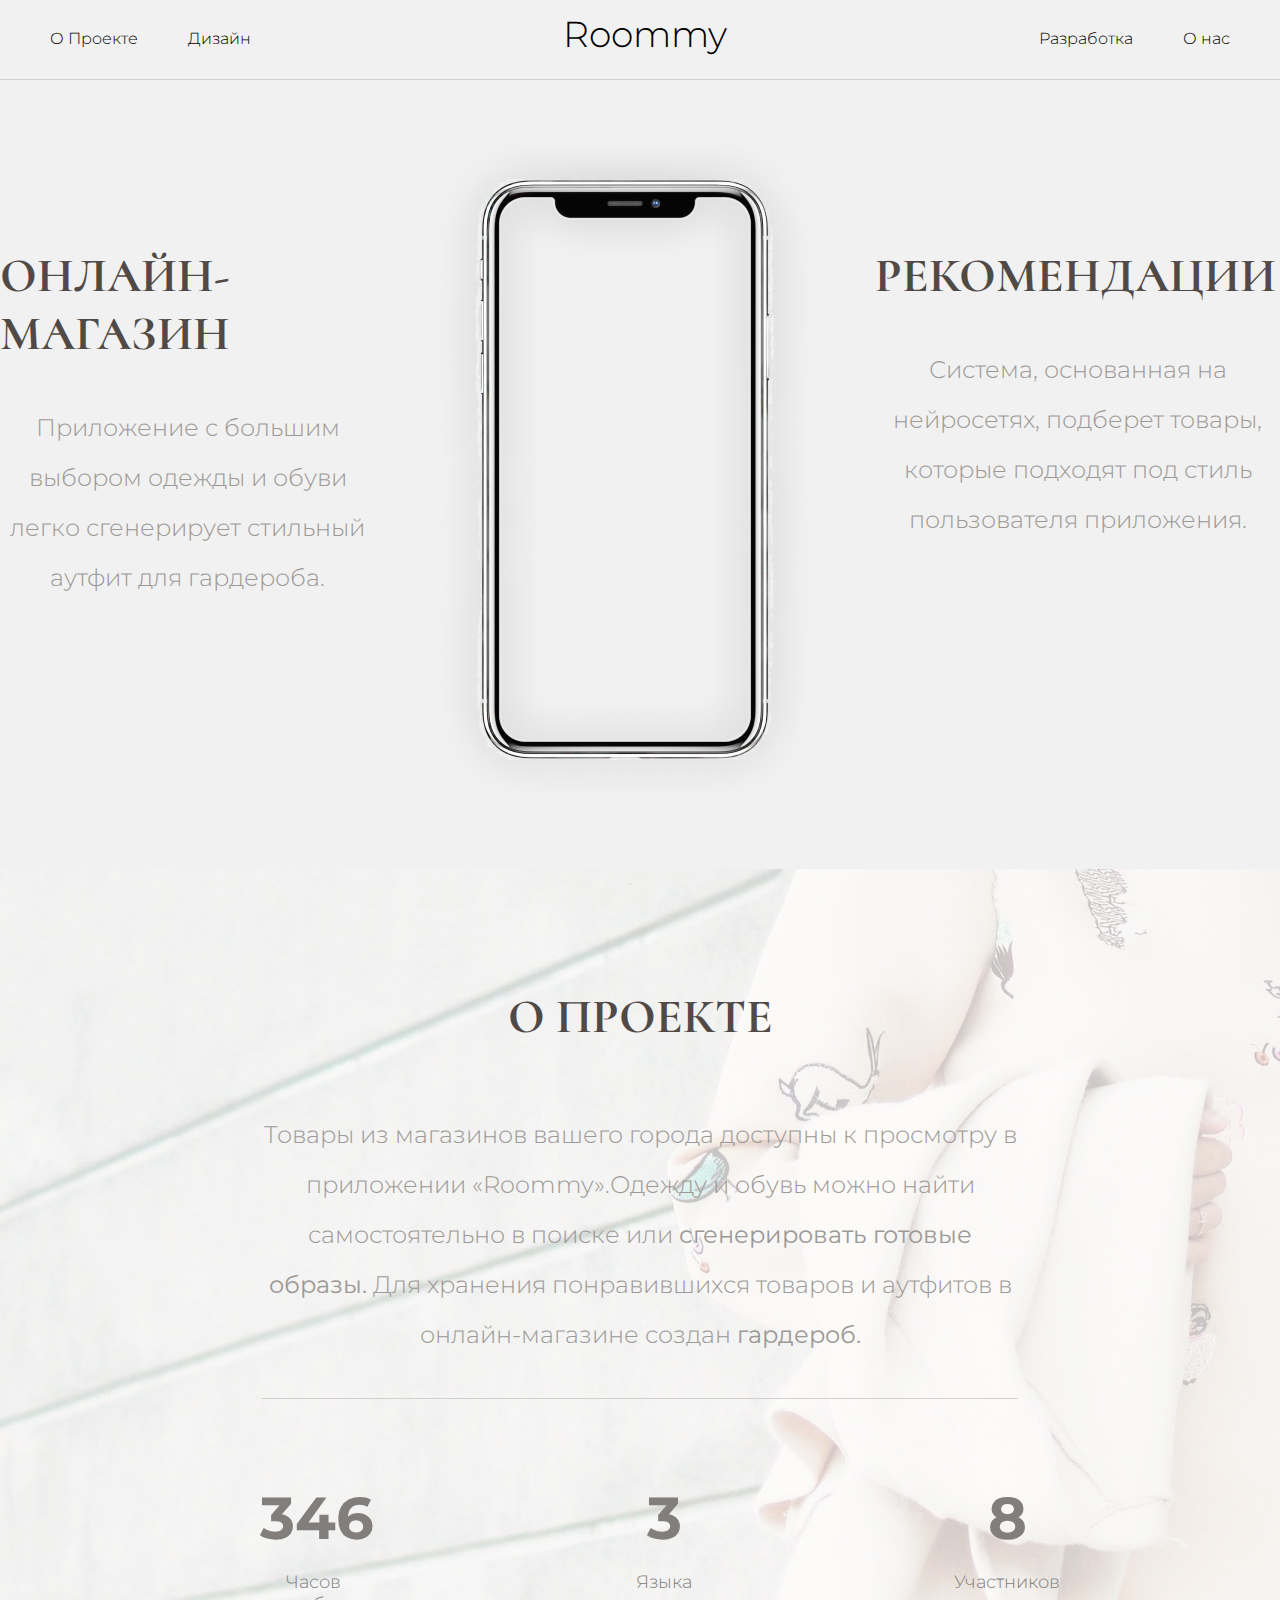
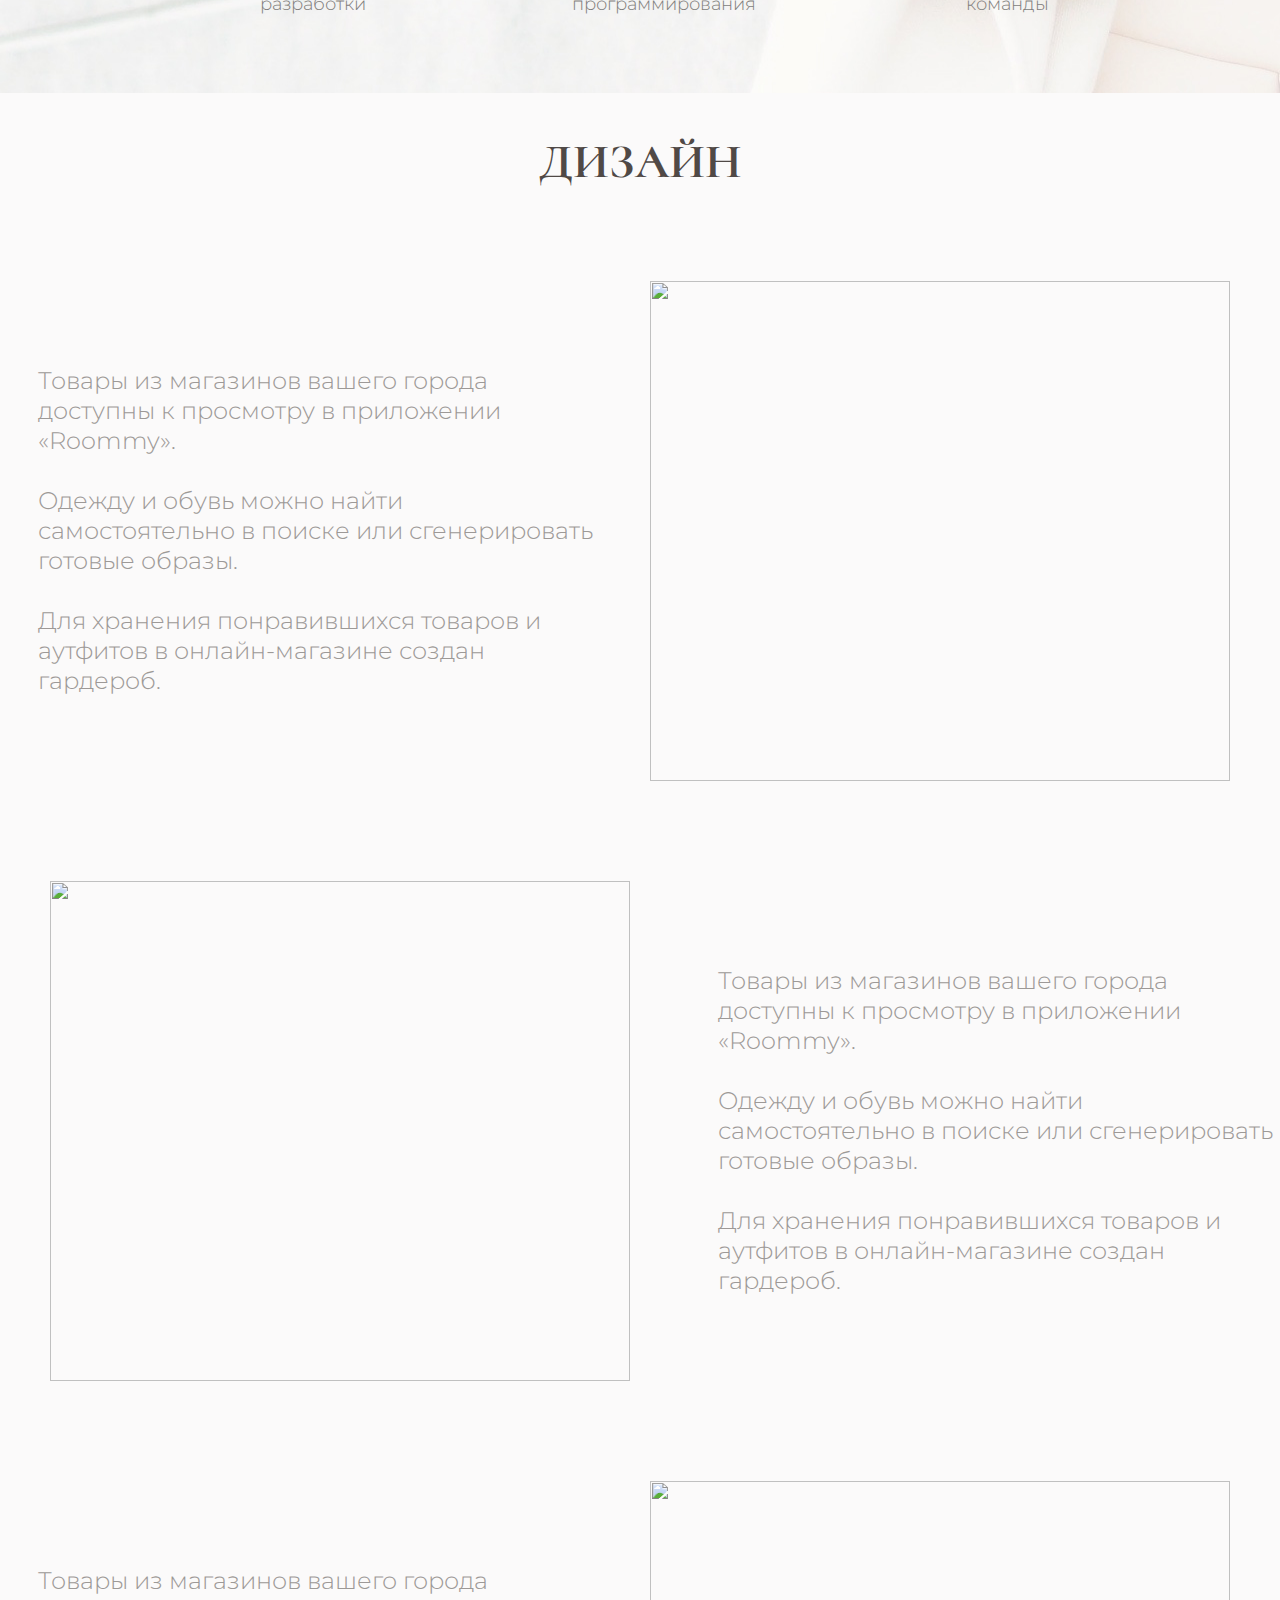
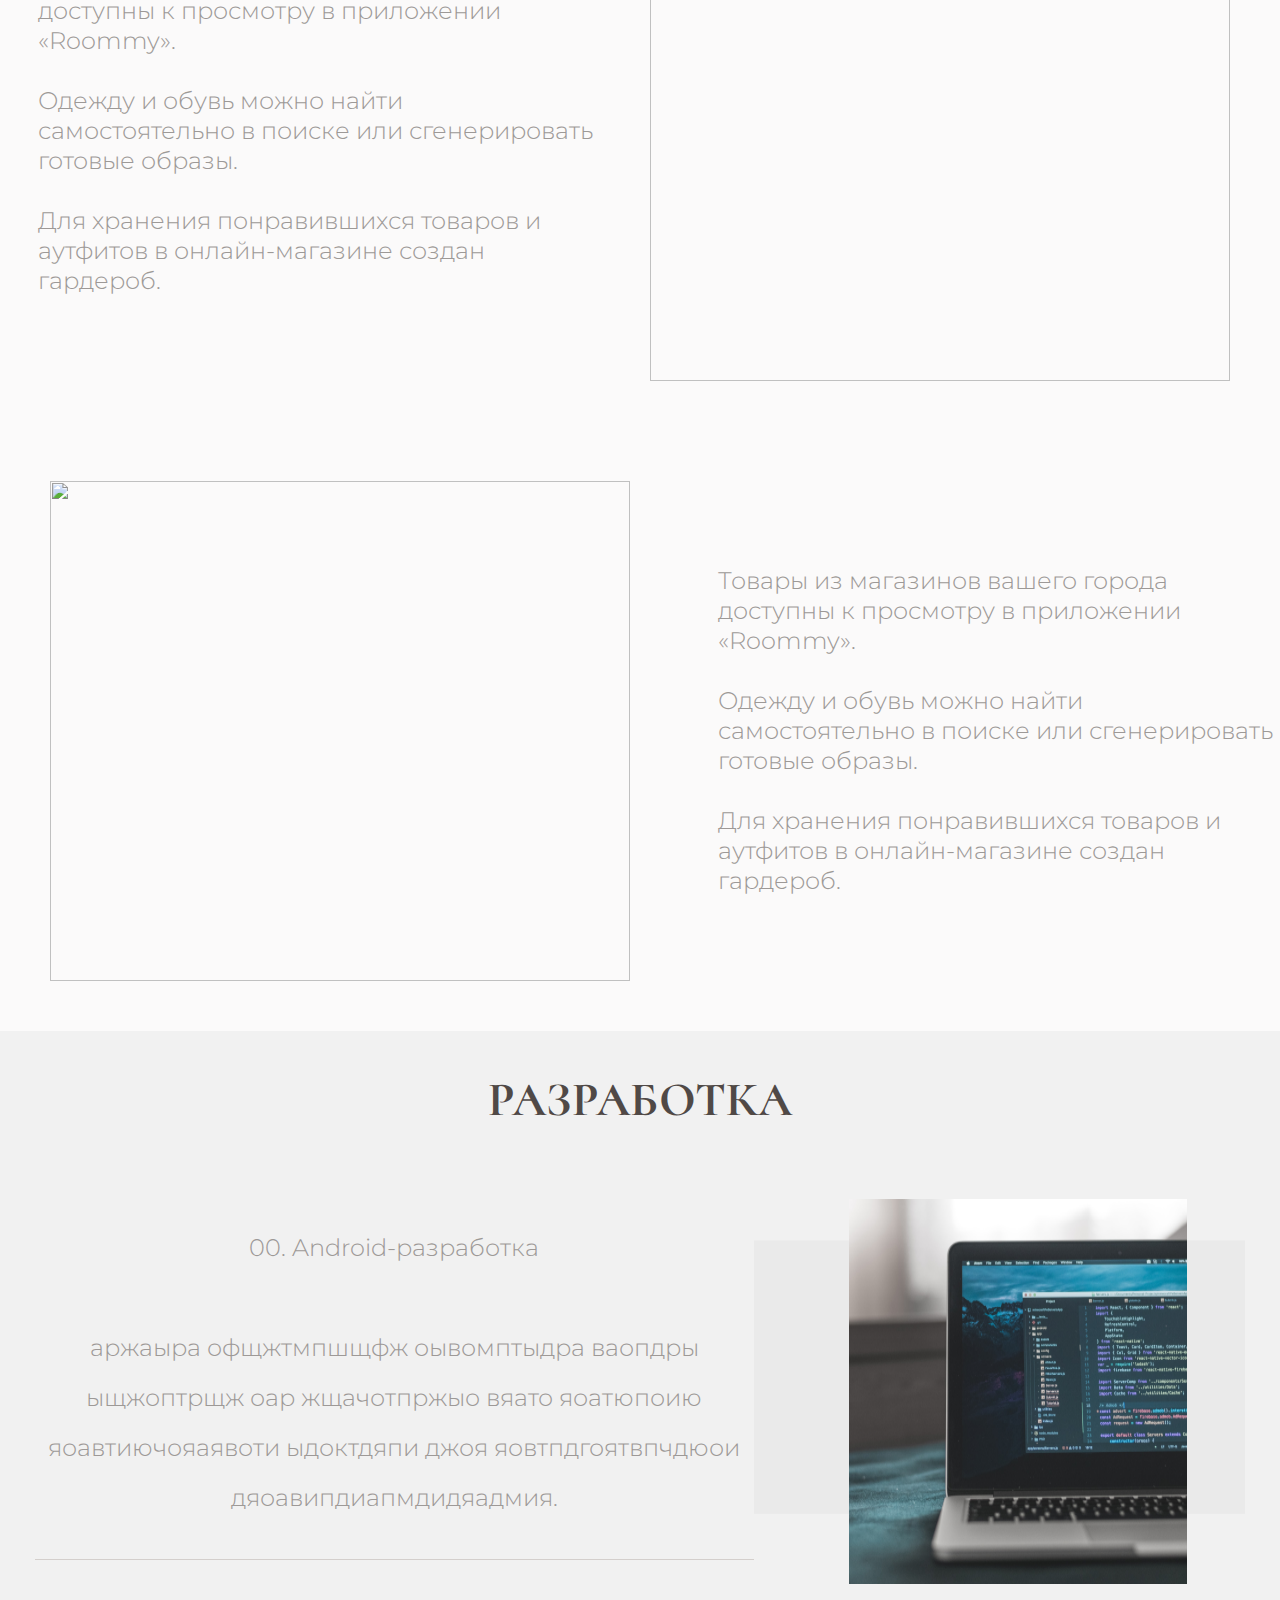
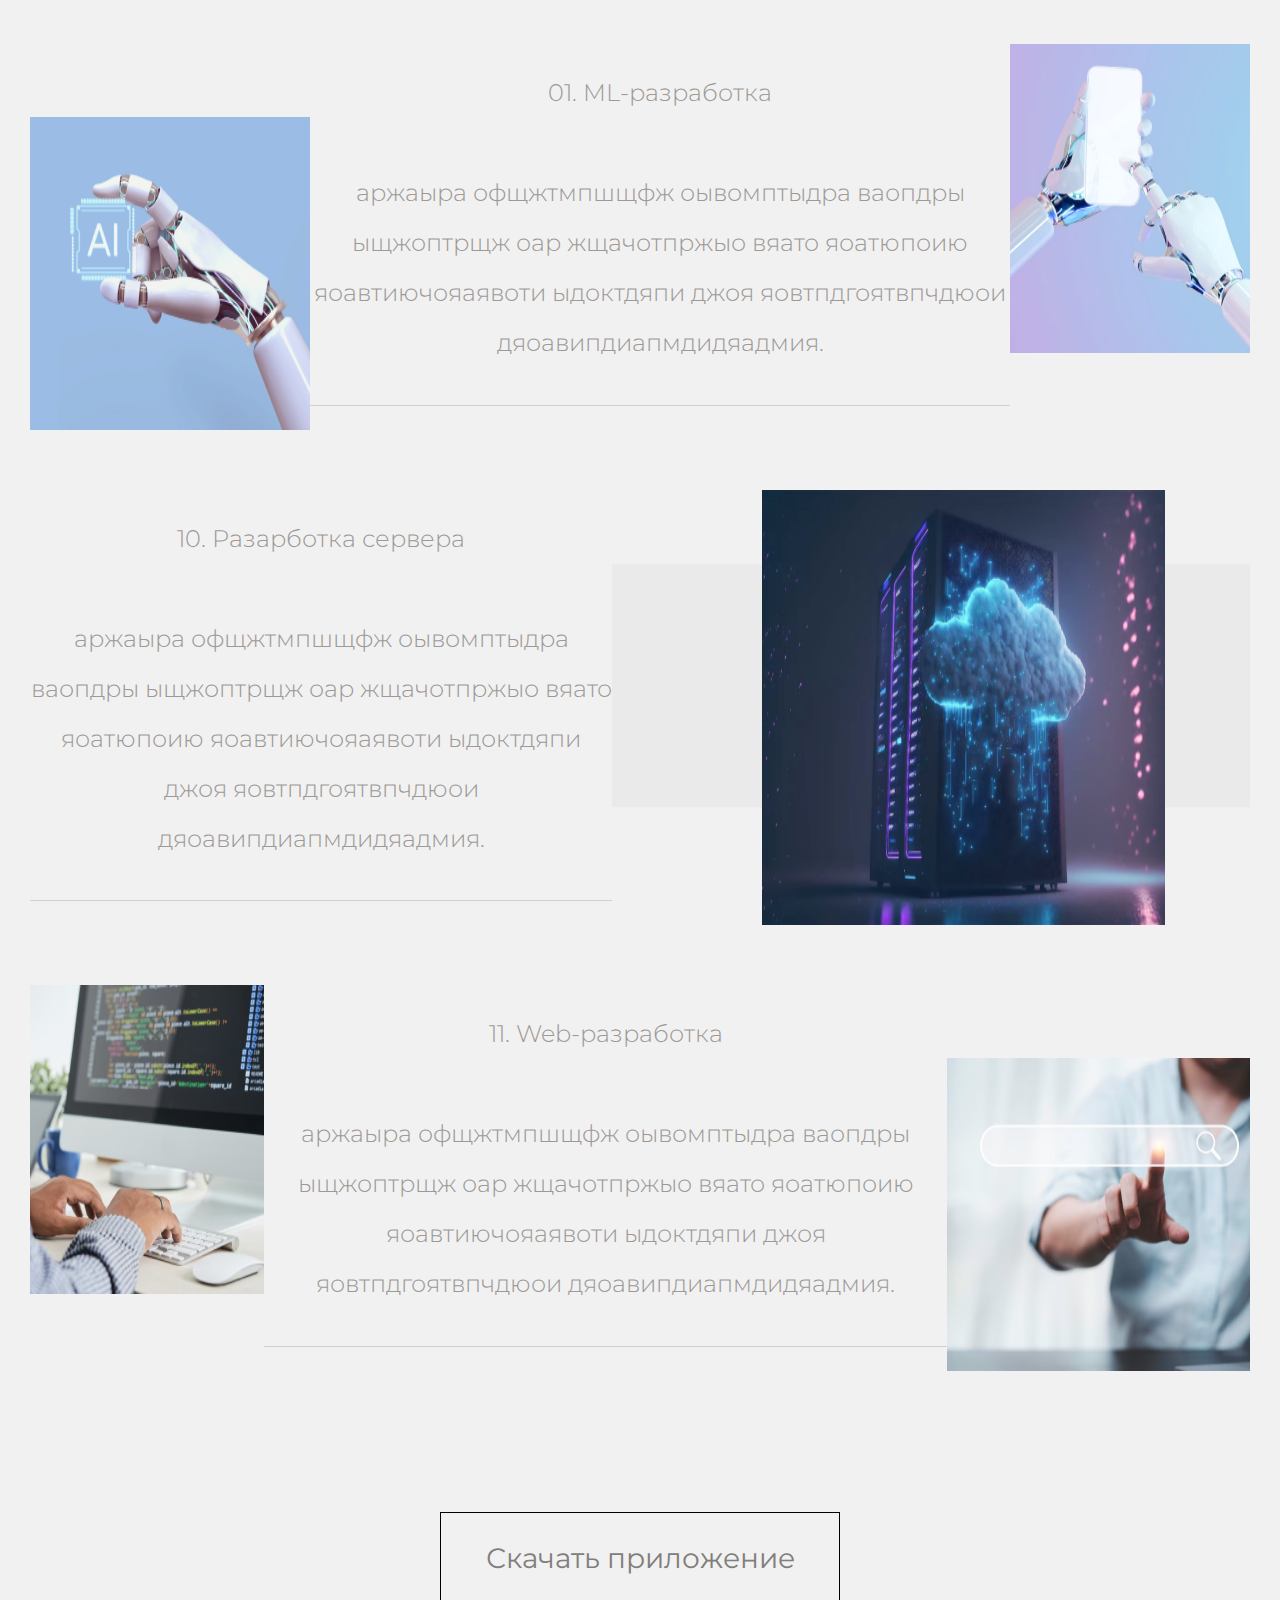
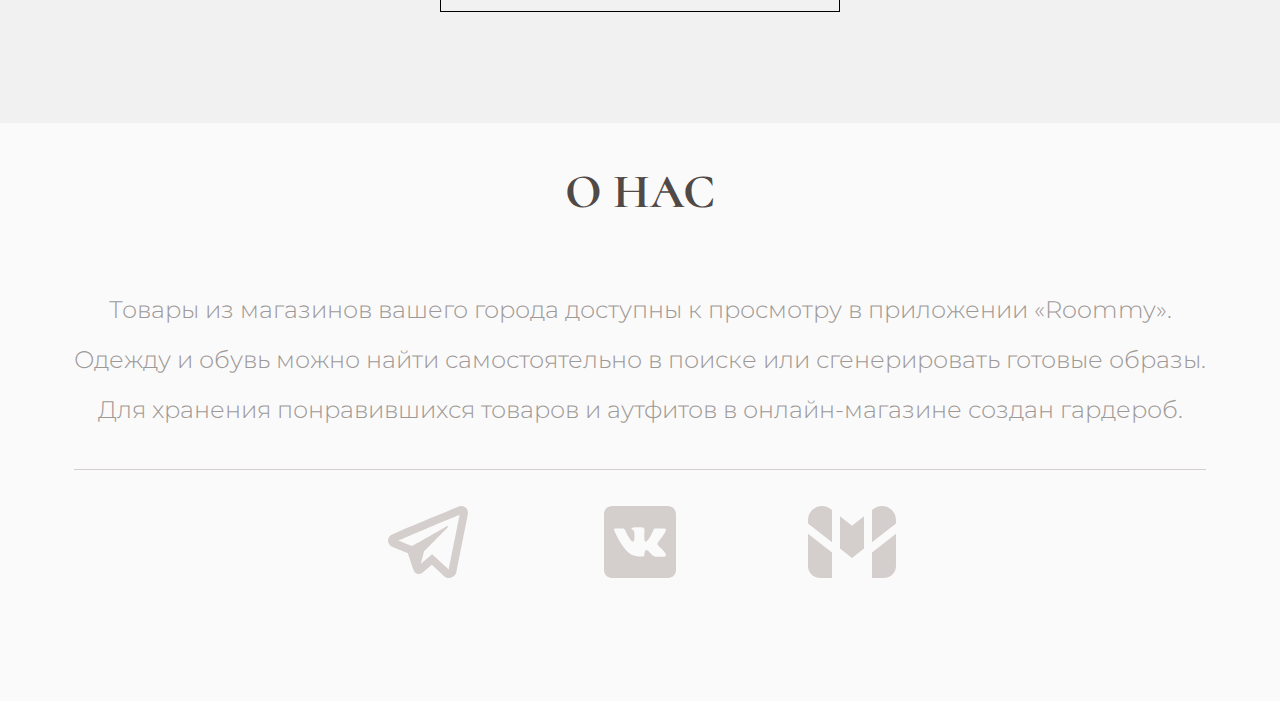
==== index.html @ 57cdd8dc "2nd" ====
<!doctype html>
<html>
    <head>
        <script src="//ajax.googleapis.com/ajax/libs/jquery/1.9.1/jquery.min.js"></script>
        <link rel="stylesheet" href="/style.css">
        <link rel="preconnect" href="https://fonts.googleapis.com">
        <link rel="preconnect" href="https://fonts.gstatic.com" crossorigin>
        <link href="https://fonts.googleapis.com/css2?family=Cormorant:wght@700&family=Montserrat:wght@300;400;700&display=swap" rel="stylesheet">
    </head>
    <body>
        <nav>
            <ul>
               <div style="display: flex; gap:50px; flex-direction:row">
                <li id="first"><a href="#section-2">О Проекте</a></li>
                <li id="first"><a href="#section-3">Дизайн</a></li>
               </div>
              <li id=name><a href="#section-1">Roommy</a></li>
              <div style="display: flex; gap:50px; flex-direction:row">
                <li id="second"><a href="#section-4">Разработка</a></li>
                <li id="second"><a href="#section-5">О нас</a></li>
              </div>
            </ul>
        </nav>
      
        <section id="section-1">
            <article id="main">
                <h2 class="h2">ОНЛАЙН-МАГАЗИН</h2>
                <p class="text">Приложение с большим выбором одежды и 
                    обуви легко сгенерирует стильный 
                    аутфит для гардероба.</p>

            </article>
            <article id="phone" id="main">
                <img id="ayaka" src="/images/phone.png">
                

            </article>
            <article id="main">
                <h2 class="h2">рекомендации</h2>
                <p class="text">Система, основанная на нейросетях, подберет товары, которые подходят под 
                    стиль пользователя приложения.</p>

            </article>
        </section>

        <section id="section-2">
            <h2 class="h3">О проекте</h2>
            <p class="text2"> Товары из магазинов вашего города доступны к просмотру в приложении «Roommy».Одежду и обувь можно найти 
                самостоятельно в поиске или <strong>сгенерировать 
                готовые образы.</strong> Для хранения понравившихся товаров и аутфитов 
                в онлайн-магазине создан <strong>гардероб.</strong></p>
            <ul class="about_data">
                <li>346<p id="about_text">Часов разработки</p></li>
                <li>3<p id="about_text">Языка программирования</p></li>
                <li>8<p id="about_text">Участников команды</p></li>
            </ul>
        </section>

        <section id="section-3">
            <h2 class="h3">Дизайн</h2>
            <article id="block">
                <p class="text2"> Товары из магазинов вашего города доступны к просмотру в приложении «Roommy».  <br> <br> Одежду и обувь можно найти самостоятельно в 
                    поиске или сгенерировать готовые образы.  <br> <br> Для хранения понравившихся 
                    товаров и аутфитов в онлайн-магазине создан гардероб.</p>
                    <img id="desicion_image" src="https://staticg.sportskeeda.com/editor/2021/07/0ffdd-16266734908779-800.jpg">
            </article>
            <article id="block2">
                <p class="text2"> Товары из магазинов вашего города доступны к просмотру в приложении «Roommy».  <br> <br> Одежду и обувь можно найти самостоятельно в 
                    поиске или сгенерировать готовые образы.  <br> <br> Для хранения понравившихся 
                    товаров и аутфитов в онлайн-магазине создан гардероб.</p>
                    <img id="desicion_image" src="https://staticg.sportskeeda.com/editor/2021/07/0ffdd-16266734908779-800.jpg">
            </article>
            <article id="block">
                <p class="text2"> Товары из магазинов вашего города доступны к просмотру в приложении «Roommy».  <br> <br> Одежду и обувь можно найти самостоятельно в 
                    поиске или сгенерировать готовые образы.  <br> <br> Для хранения понравившихся 
                    товаров и аутфитов в онлайн-магазине создан гардероб.</p>
                    <img id="desicion_image" src="https://staticg.sportskeeda.com/editor/2021/07/0ffdd-16266734908779-800.jpg">
            </article>
            <article id="block2">
                <p class="text2"> Товары из магазинов вашего города доступны к просмотру в приложении «Roommy».  <br> <br> Одежду и обувь можно найти самостоятельно в 
                    поиске или сгенерировать готовые образы.  <br> <br> Для хранения понравившихся 
                    товаров и аутфитов в онлайн-магазине создан гардероб.</p>
                    <img id="desicion_image" src="https://staticg.sportskeeda.com/editor/2021/07/0ffdd-16266734908779-800.jpg">
            </article>

        </section>
        <section id="section-4">
            <h2 class="h3">Разработка</h2>
            <article id="developer_block1">
                <p class="text2"> 00. Android-разработка <br><br>
                    аржаыра офщжтмпшщфж оывомптыдра ваопдры ыщжоптрщж оар жщачотпржыо вяато яоатюпоию яоавтиючояаявоти ыдоктдяпи 
                    джоя яовтпдгоятвпчдюои дяоавипдиапмдидяадмия.</p>
                    <img id="rec1" src="/images/rec1.png">
            </article>
            <article id="developer_block2">
                <img id="rec2" src="/images/rec2.png">
                <p class="text2"> 01. ML-разработка <br><br>аржаыра офщжтмпшщфж
                     оывомптыдра ваопдры ыщжоптрщж оар жщачотпржыо вяато яоатюпоию 
                     яоавтиючояаявоти ыдоктдяпи джоя яовтпдгоятвпчдюои дяоавипдиапмдидяадмия.</p>
                     
                     <img id="rec3" src="/images/rec5.png">
            </article>
            <article id="developer_block3">
                <p class="text2"> 10. Разарботка сервера <br><br>аржаыра офщжтмпшщфж 
                    оывомптыдра ваопдры ыщжоптрщж оар жщачотпржыо вяато яоатюпоию 
                    яоавтиючояаявоти ыдоктдяпи джоя яовтпдгоятвпчдюои дяоавипдиапмдидяадмия.</p>
                    <img id="rec4" src="/images/server.png">
            </article>
            <article id="developer_block4">
                <img id="rec2" src="/images/hand-touching.png">
                <p class="text2"> 11. Web-разработка <br><br> аржаыра офщжтмпшщфж 
                    оывомптыдра ваопдры ыщжоптрщж оар жщачотпржыо вяато яоатюпоию 
                    яоавтиючояаявоти ыдоктдяпи джоя яовтпдгоятвпчдюои дяоавипдиапмдидяадмия.</p>
                    <img id="rec3" src="/images/cood.png">
            </article>
            <article id="download_button">
                <a href="https://genshin-info.ru/wiki/personazhi/ayaka/">Скачать приложение</a>
            </article>
            
        </section>
    
        <section id="section-5">
            <h2 class="h3">О нас</h2>
            <article>
                <p class="text4"> Товары из магазинов вашего города доступны к просмотру в приложении «Roommy». <br> 
                    Одежду и обувь можно найти самостоятельно в поиске или сгенерировать готовые образы.<br>
                    Для хранения понравившихся товаров и аутфитов в онлайн-магазине создан гардероб.<br> </p>
            </article>

            <article id="social">
                <a href=""><img src="/images/Telegram App.svg" style="width: 96px; height: 96px"></a>
                <a href="" ><img src="/images/VK.svg" style="width: 72; height: 72px"></a>
                <a href=""><img src="/images/Gmail.svg" style="width: 96px; height: 96px"></a>
            </article>

        </section>
      
    
        
    </body>



    <script>
        let sections = $('section'), 
        nav = $('nav'), 
        nav_height = nav.outerHeight();
        $(window).on('scroll', function () {
            $('nav a').removeClass('active');
            let cur_pos = $(this).scrollTop(); 
            sections.each(function() {
                let top = $(this).offset().top - nav_height - 180,
                bottom = top + $(this).outerHeight();       
                if (cur_pos >= top && cur_pos <= bottom) {
                    nav.find('a').removeClass('active');
                    sections.removeClass('active');    
                    $(this).addClass('active');
                    nav.find('a[href="#'+$(this).attr('id')+'"]').addClass('active');
                }
            });
        });
        nav.find('a').on('click', function () {
            let $el = $(this), 
            id = $el.attr('href'); 
            $('html, body').animate({
                scrollTop: $(id).offset().top - nav_height
            }, 400);
            return false;
        });
    </script>


</html>
---- style.css ----
html{
    width: 100%;
    height: 100%;
    caret-color: transparent;
}
body{
    margin: 0;
}
/* навигационная панель */
nav {
    height: 79px; 
    top: 0;
    margin: 0 auto;
    left: 0;
    position: fixed;
    background: #f1f1f1;
    width: 100%;
    
    
    
}
nav ul {
    margin: 0;
    padding: 0;
    list-style: none;
    display: flex;
    flex-wrap: wrap;
    align-items: center;
    padding: 0 50px;
    height: 79px; 
    border-bottom: #D4CFCC 1px solid;
}

nav ul li#first{
    
    align-items: center;
    justify-content: flex-start;
    padding-right: 0;
   
    
    
}
nav ul li#second{
   
    align-items: center;
    justify-content: flex-end;
    padding-left: 0;
    
   
    
    
}

nav ul li {
    flex-basis: auto;
    flex-grow: 1;
    margin: 0 0px;
    text-align: center;
}
nav ul li a {
    font-family: 'Montserrat', sans-serif; 
    font-style: normal;
    line-height: 20px;
    font-weight: 300;
   
    color: #000;
    display: inline-flex;
    font-size: 16px;
    text-decoration: none;
    font-weight: 300;
    transition: all 0.3s ease;
    border-bottom: 2px solid transparent;
}
nav ul li#name a{
   
   
    padding-bottom: 10px;
    font-size: 36px;
}
nav ul li a:hover{
    border-bottom: #000 solid 1px;
}



/* общий класс для секций */

section{
    background: #fff;
    width:100% + 10%;
    height: 100%;
    display: flex;
    flex-flow: column;
    align-items: center;
    justify-content: center;
    font-size: 36px;
    font-weight: bold;
    font-family: 'Montserrat', sans-serif;       
}



section:nth-child(even) {
    background: #BFE2FF;
}
section:first-child {
    margin-top: 60px;
}

a.active{
    border-bottom: 1px solid #000;
    padding-bottom: 6px;
    color: #000;
}
/* секция 1 */
#section-1{

    background:#F1F1F1;
    
    padding-top: 79px;
    display: flex;
    flex-direction: row;
    align-items: flex-start;
   
    
}
/* картинка телефона */
#ayaka{
    height: 800px*1.41;
    width: 600px*1,35;
    padding: 50px;
}

#phone{
    padding: 0;
    max-width:900px ;
}
/* заголовок */
.h2{
    text-transform: uppercase;
    color:#504946;
    font-family: 'Cormorant', sans-serif;
    font-size: 48px;
    font-weight: 700;
    

}

article#main{
    padding-top: 10%;
    max-width: 472px;
    max-height: 159px; 
}
/* секция 2 */
#section-2{
  
    background-image:url(/images/back-2.jpg);
    
    padding-top: 79px;
    display: flex;
    flex-direction: row;
    align-items: flex-start;
    display: flex;
    flex-direction: column;
    justify-content: flex-start;
    align-items: center;
    
   
    
}
/* обычный текст */
.h3{
    text-transform: uppercase;
    color:#504946;
    font-family: 'Cormorant', sans-serif;
    font-size: 48px;
    font-weight: 700;
    text-align: center;
    
}


.text{
    font-family: 'Montserrat', sans-serif; 
    font-size: 24px;
    font-weight: 300;
    line-height: 50px;
    color: #9D9997;
    text-align: center;
    
}
.text2{
    font-family: 'Montserrat', sans-serif; 
    font-size: 24px;
    font-weight: 300;
    line-height: 50px;
    color: #9D9997;
    text-align: center;
    max-width: 59%;
    border-bottom: 1px solid #D4CFCC;;
    padding-bottom: 3%;
    
}


.about_data{
    width: 800px;
    display: flex;
    flex-direction: row;
    align-items: center;
    justify-content: space-between;
    text-decoration: none;
    list-style-type:none;
    font-family: 'Montserrat';
    font-style: normal;
    font-weight: 700;
    font-size: 59.1804px;
    line-height: 72px;
    text-align: center;

    color: #817E7C;
}

#section-3{
    background: #FBFAFA;
    height: fit-content;
    display: flex;
    flex-direction: column;
    justify-content: flex-start;
    align-items: center;
    
}
#desicion_image{
    height: 500px;
    width: 580px;
    padding: 50px;
}



#block{

    display: flex;
    flex-direction: row;
    justify-content: flex-start;
   
}
#block2{

    display: flex;
    flex-direction: row-reverse;
    justify-content: flex-start;
    
}

#block p.text2{
    padding-left:3%;
    max-width: 625px;
    padding-bottom: 0;
    margin: 0;
    text-align:left;
    line-height: 30px;
    border-bottom: 0;
}
#block2 p.text2{
    padding-left:3%;
    max-width: 625px;
    padding-bottom: 0;
    margin: 0;
    text-align:left;
    line-height: 30px;
    border-bottom: 0;
}
article#block{
    align-items: center;
}
article#block2{
    align-items: center;
}

ul li p#about_text{
    font-family: 'Montserrat';
    font-style: normal;
    font-weight: 300;
    font-size: 18px;
    line-height: 71px;
    text-align: center;
    color: #817E7C;
    max-width: min-content;
    line-height: 21.94px;
}



#section-4{
    z-index: -4;
    background: #F1F1F1;
    height: fit-content;
    display: flex;
    flex-direction: column;
    justify-content: flex-start;
    align-items: center;
}
#developer_block1, #developer_block2, #developer_block3{
    margin: 30px;
    display: flex;
    flex-direction: row;
    justify-content: center;
    
}
#developer_block4{
    margin: 30px;
    display: flex;
    flex-direction: row-reverse;
    justify-content: center;
}

#download_button{
    display: inline-block;
    width: 400px;
    height: 100px;
    border: #000 1px solid;
    box-sizing: border-box;
    text-align: center;
    align-items: center;
    margin: 111px;
    
}

#download_button a{
    font-family: 'Montserrat';
    font-style: normal;
    font-weight: 400;
    font-size: 28px;
    text-decoration: none;
    line-height: 90px;
    color: #817E7C;

}

#rec2{
    padding-top: 73px;
}
#rec3{
    padding-bottom: 77px;
}
#section-5{
    z-index: -4;
    background: #F1F1F1;
    height: fit-content;
    display: flex;
    flex-direction: column;
    justify-content: flex-start;
    align-items: center;
}
#section-5{
    z-index: -4;
    background: #FBFAFA;
    height: fit-content;
    display: flex;
    flex-direction: column;
    justify-content: center;
    align-items: center;
}
.text4{
        font-family: 'Montserrat', sans-serif;
        font-size: 24px;
        font-weight: 300;
        line-height: 50px;
        color: #9D9997;
        text-align: center;
        
        border-bottom: 1px solid #D4CFCC;
        padding-bottom: 3%;
}

#social{
    display: flex;
    flex-direction: row;
    gap: 128px;
    margin-bottom:102px ;
    align-items: center;
}
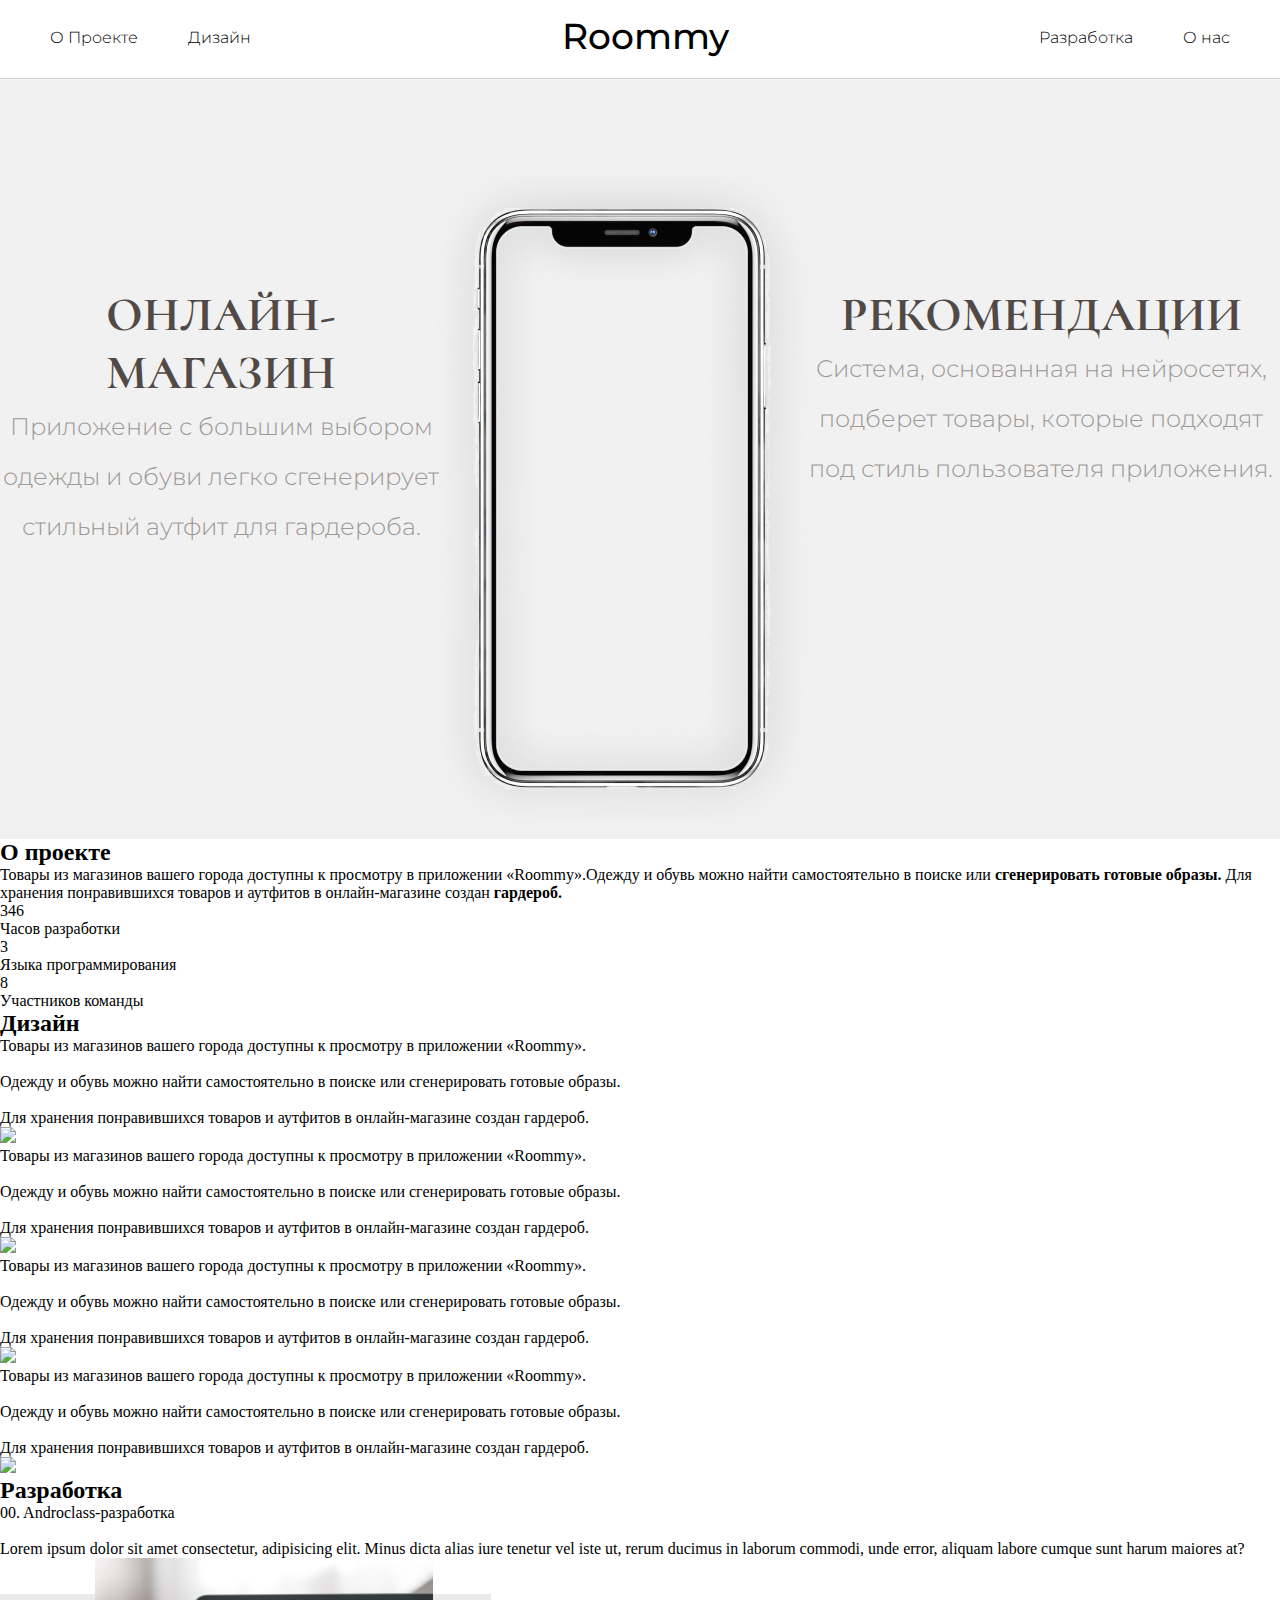
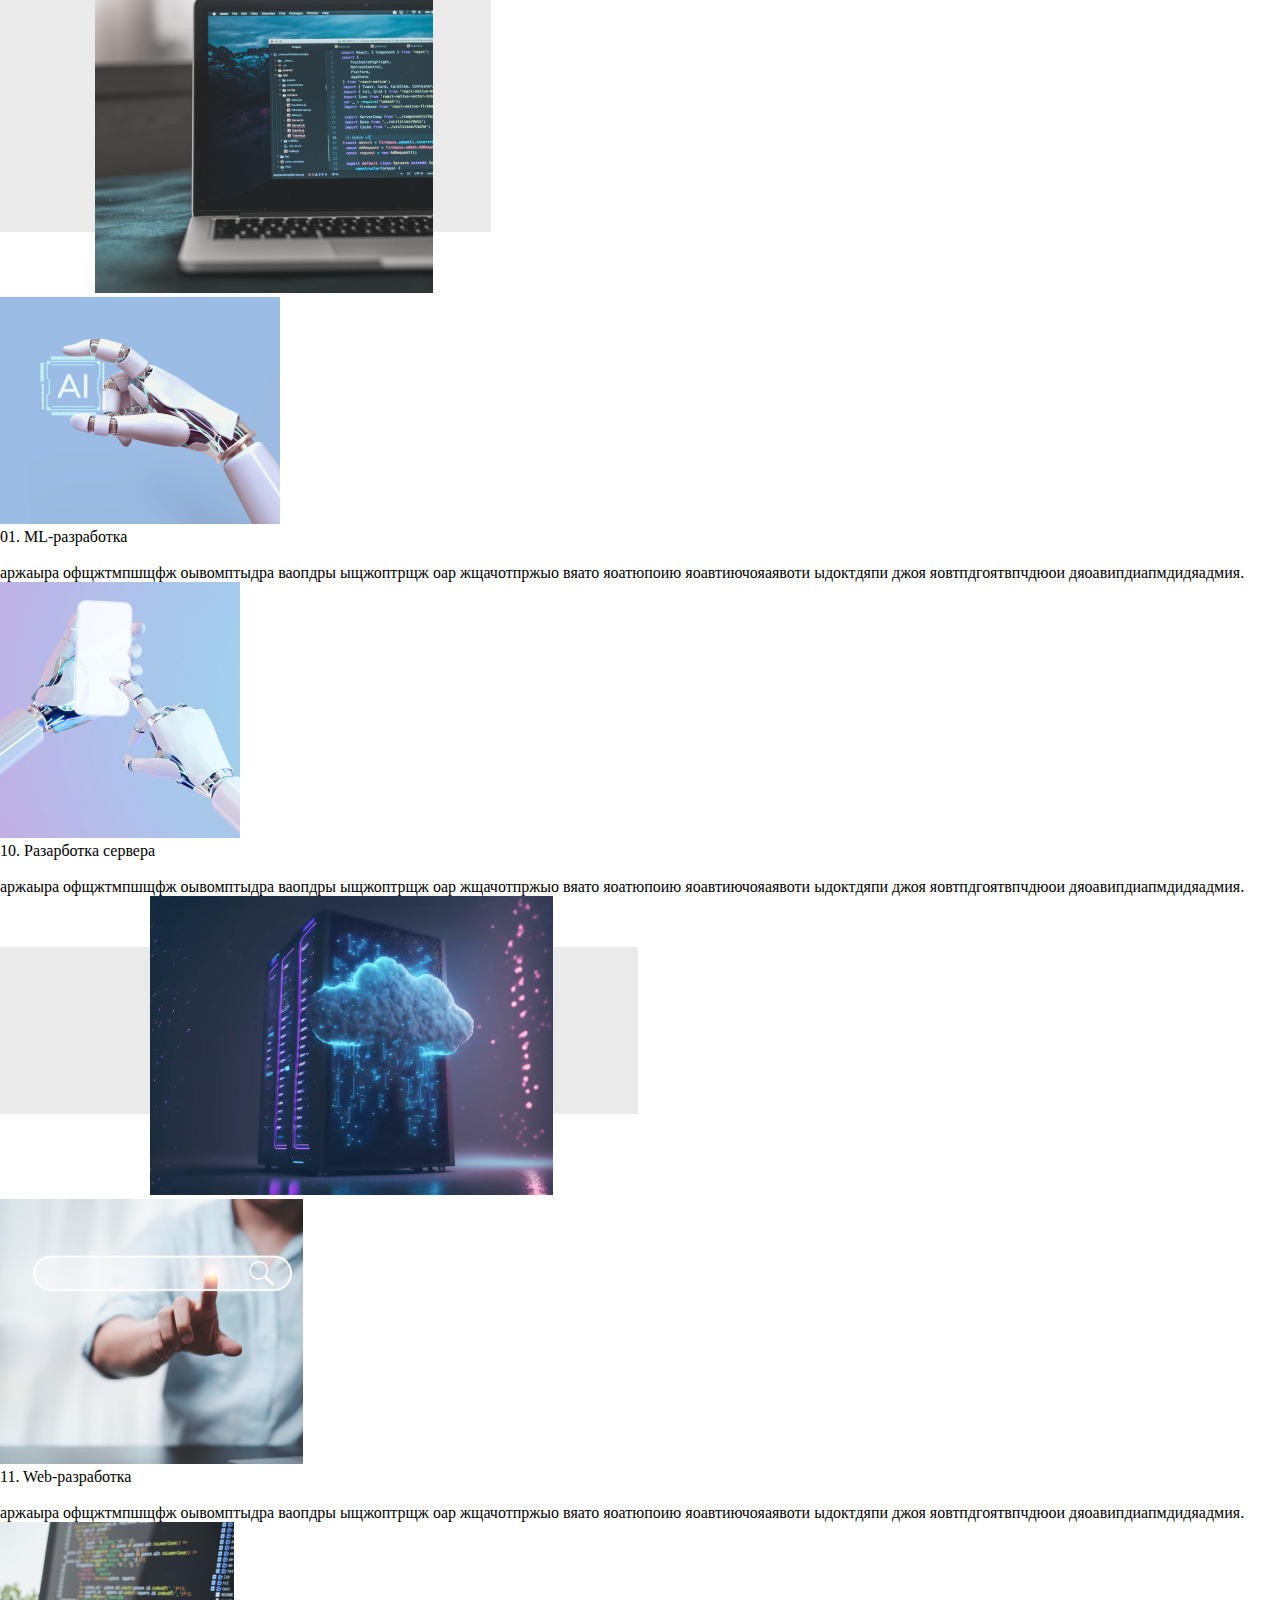
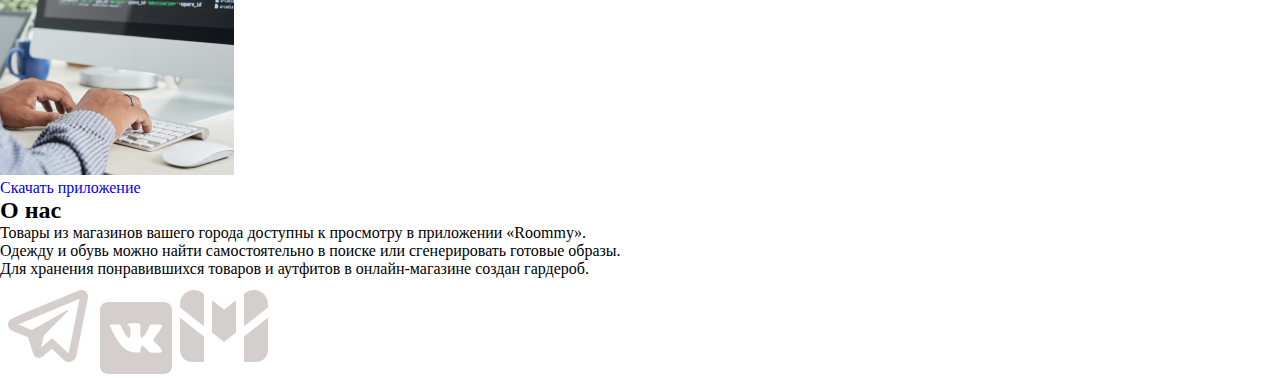
==== commit 7de35b30: "restructured header and css stylesheats, added some adaptive" ====
--- a/index.html
+++ b/index.html
@@ -1,173 +1,234 @@
 <!doctype html>
 <html>
-    <head>
-        <script src="//ajax.googleapis.com/ajax/libs/jquery/1.9.1/jquery.min.js"></script>
-        <link rel="stylesheet" href="/style.css">
-        <link rel="preconnect" href="https://fonts.googleapis.com">
-        <link rel="preconnect" href="https://fonts.gstatic.com" crossorigin>
-        <link href="https://fonts.googleapis.com/css2?family=Cormorant:wght@700&family=Montserrat:wght@300;400;700&display=swap" rel="stylesheet">
-    </head>
-    <body>
-        <nav>
-            <ul>
-               <div style="display: flex; gap:50px; flex-direction:row">
-                <li id="first"><a href="#section-2">О Проекте</a></li>
-                <li id="first"><a href="#section-3">Дизайн</a></li>
-               </div>
-              <li id=name><a href="#section-1">Roommy</a></li>
-              <div style="display: flex; gap:50px; flex-direction:row">
-                <li id="second"><a href="#section-4">Разработка</a></li>
-                <li id="second"><a href="#section-5">О нас</a></li>
-              </div>
+
+<head>
+    <meta name="viewport" content="width=device-width, initial-scale=1">
+    <script src="//ajax.googleapis.com/ajax/libs/jquery/1.9.1/jquery.min.js"></script>
+    <link rel="stylesheet" href="/style.css">
+    <link rel="preconnect" href="https://fonts.googleapis.com">
+    <link rel="preconnect" href="https://fonts.gstatic.com" crossorigin>
+    <link
+        href="https://fonts.googleapis.com/css2?family=Cormorant:wght@700&family=Montserrat:wght@300;400;700&display=swap"
+        rel="stylesheet">
+</head>
+
+<body>
+
+
+
+
+    <header class="nav_bar">
+        <nav class="left_navbar">
+            <ul style="display: flex; gap:50px; flex-direction:row">
+                <li><a class="scrollbtn" data-b=".section-2">О Проекте</a></li>
+                <li><a class="scrollbtn" data-b=".section-3">Дизайн</a></li>
             </ul>
         </nav>
-      
-        <section id="section-1">
-            <article id="main">
-                <h2 class="h2">ОНЛАЙН-МАГАЗИН</h2>
-                <p class="text">Приложение с большим выбором одежды и 
-                    обуви легко сгенерирует стильный 
-                    аутфит для гардероба.</p>
-
-            </article>
-            <article id="phone" id="main">
-                <img id="ayaka" src="/images/phone.png">
-                
-
-            </article>
-            <article id="main">
-                <h2 class="h2">рекомендации</h2>
-                <p class="text">Система, основанная на нейросетях, подберет товары, которые подходят под 
-                    стиль пользователя приложения.</p>
-
-            </article>
-        </section>
-
-        <section id="section-2">
-            <h2 class="h3">О проекте</h2>
-            <p class="text2"> Товары из магазинов вашего города доступны к просмотру в приложении «Roommy».Одежду и обувь можно найти 
-                самостоятельно в поиске или <strong>сгенерировать 
-                готовые образы.</strong> Для хранения понравившихся товаров и аутфитов 
-                в онлайн-магазине создан <strong>гардероб.</strong></p>
-            <ul class="about_data">
-                <li>346<p id="about_text">Часов разработки</p></li>
-                <li>3<p id="about_text">Языка программирования</p></li>
-                <li>8<p id="about_text">Участников команды</p></li>
+        <nav class="roommy">
+             
+                <a class="scrollbtn" id="romy" data-b=".section-1">Roommy</a></li>
+            
+        </nav>
+        <nav class="right_navbar">
+            <ul style="display: flex; gap:50px; flex-direction:row">
+                <li><a class="scrollbtn" data-b=".section-4">Разработка</a></li>
+                <li><a class="scrollbtn" data-b=".section-5">О нас</a></li>
             </ul>
-        </section>
-
-        <section id="section-3">
-            <h2 class="h3">Дизайн</h2>
-            <article id="block">
-                <p class="text2"> Товары из магазинов вашего города доступны к просмотру в приложении «Roommy».  <br> <br> Одежду и обувь можно найти самостоятельно в 
-                    поиске или сгенерировать готовые образы.  <br> <br> Для хранения понравившихся 
-                    товаров и аутфитов в онлайн-магазине создан гардероб.</p>
-                    <img id="desicion_image" src="https://staticg.sportskeeda.com/editor/2021/07/0ffdd-16266734908779-800.jpg">
-            </article>
-            <article id="block2">
-                <p class="text2"> Товары из магазинов вашего города доступны к просмотру в приложении «Roommy».  <br> <br> Одежду и обувь можно найти самостоятельно в 
-                    поиске или сгенерировать готовые образы.  <br> <br> Для хранения понравившихся 
-                    товаров и аутфитов в онлайн-магазине создан гардероб.</p>
-                    <img id="desicion_image" src="https://staticg.sportskeeda.com/editor/2021/07/0ffdd-16266734908779-800.jpg">
-            </article>
-            <article id="block">
-                <p class="text2"> Товары из магазинов вашего города доступны к просмотру в приложении «Roommy».  <br> <br> Одежду и обувь можно найти самостоятельно в 
-                    поиске или сгенерировать готовые образы.  <br> <br> Для хранения понравившихся 
-                    товаров и аутфитов в онлайн-магазине создан гардероб.</p>
-                    <img id="desicion_image" src="https://staticg.sportskeeda.com/editor/2021/07/0ffdd-16266734908779-800.jpg">
-            </article>
-            <article id="block2">
-                <p class="text2"> Товары из магазинов вашего города доступны к просмотру в приложении «Roommy».  <br> <br> Одежду и обувь можно найти самостоятельно в 
-                    поиске или сгенерировать готовые образы.  <br> <br> Для хранения понравившихся 
-                    товаров и аутфитов в онлайн-магазине создан гардероб.</p>
-                    <img id="desicion_image" src="https://staticg.sportskeeda.com/editor/2021/07/0ffdd-16266734908779-800.jpg">
-            </article>
-
-        </section>
-        <section id="section-4">
-            <h2 class="h3">Разработка</h2>
-            <article id="developer_block1">
-                <p class="text2"> 00. Android-разработка <br><br>
-                    аржаыра офщжтмпшщфж оывомптыдра ваопдры ыщжоптрщж оар жщачотпржыо вяато яоатюпоию яоавтиючояаявоти ыдоктдяпи 
-                    джоя яовтпдгоятвпчдюои дяоавипдиапмдидяадмия.</p>
-                    <img id="rec1" src="/images/rec1.png">
-            </article>
-            <article id="developer_block2">
-                <img id="rec2" src="/images/rec2.png">
-                <p class="text2"> 01. ML-разработка <br><br>аржаыра офщжтмпшщфж
-                     оывомптыдра ваопдры ыщжоптрщж оар жщачотпржыо вяато яоатюпоию 
-                     яоавтиючояаявоти ыдоктдяпи джоя яовтпдгоятвпчдюои дяоавипдиапмдидяадмия.</p>
-                     
-                     <img id="rec3" src="/images/rec5.png">
-            </article>
-            <article id="developer_block3">
-                <p class="text2"> 10. Разарботка сервера <br><br>аржаыра офщжтмпшщфж 
-                    оывомптыдра ваопдры ыщжоптрщж оар жщачотпржыо вяато яоатюпоию 
-                    яоавтиючояаявоти ыдоктдяпи джоя яовтпдгоятвпчдюои дяоавипдиапмдидяадмия.</p>
-                    <img id="rec4" src="/images/server.png">
-            </article>
-            <article id="developer_block4">
-                <img id="rec2" src="/images/hand-touching.png">
-                <p class="text2"> 11. Web-разработка <br><br> аржаыра офщжтмпшщфж 
-                    оывомптыдра ваопдры ыщжоптрщж оар жщачотпржыо вяато яоатюпоию 
-                    яоавтиючояаявоти ыдоктдяпи джоя яовтпдгоятвпчдюои дяоавипдиапмдидяадмия.</p>
-                    <img id="rec3" src="/images/cood.png">
-            </article>
-            <article id="download_button">
-                <a href="https://genshin-info.ru/wiki/personazhi/ayaka/">Скачать приложение</a>
-            </article>
+        </nav>
+    </header>
+
+
+
+
+
+    <section class="section-1">
+        <article class="section-1left">
+            <h2 class="h2">Онлайн-магазин</h2>
+            <p class="text">Приложение с большим выбором одежды и
+                обуви легко сгенерирует стильный
+                аутфит для гардероба.</p>
+
+        </article>
+        <article class="phone">
+            <img src="/images/phone.png">
+        </article>
+        <article class="section-1right">
+            <h2 class="h2">Рекомендации</h2>
+            <p class="text">Система, основанная на нейросетях, подберет товары, которые подходят под
+                стиль пользователя приложения.</p>
+
+        </article>
+    </section>
+
+    <section class="section-2">
+        <h2 class="h3">О проекте</h2>
+        <p class="text2"> Товары из магазинов вашего города доступны к просмотру в приложении «Roommy».Одежду и обувь
+            можно найти
+            самостоятельно в поиске или <strong>сгенерировать
+                готовые образы.</strong> Для хранения понравившихся товаров и аутфитов
+            в онлайн-магазине создан <strong>гардероб.</strong></p>
+        <ul class="about_data">
+            <li>346<p class="about_text">Часов разработки</p>
+            </li>
+            <li>3<p class="about_text">Языка программирования</p>
+            </li>
+            <li>8<p class="about_text">Участников команды</p>
+            </li>
+        </ul>
+    </section>
+
+    <section class="section-3">
+        <h2 class="h3">Дизайн</h2>
+        <article class="block">
+            <p class="text2"> Товары из магазинов вашего города доступны к просмотру в приложении «Roommy». <br> <br>
+                Одежду и обувь можно найти самостоятельно в
+                поиске или сгенерировать готовые образы. <br> <br> Для хранения понравившихся
+                товаров и аутфитов в онлайн-магазине создан гардероб.</p>
+            <img class="desicion_image"
+                src="https://staticg.sportskeeda.com/editor/2021/07/0ffdd-16266734908779-800.jpg">
+        </article>
+        <article class="block2">
+            <p class="text2"> Товары из магазинов вашего города доступны к просмотру в приложении «Roommy». <br> <br>
+                Одежду и обувь можно найти самостоятельно в
+                поиске или сгенерировать готовые образы. <br> <br> Для хранения понравившихся
+                товаров и аутфитов в онлайн-магазине создан гардероб.</p>
+            <img class="desicion_image"
+                src="https://staticg.sportskeeda.com/editor/2021/07/0ffdd-16266734908779-800.jpg">
+        </article>
+        <article class="block">
+            <p class="text2"> Товары из магазинов вашего города доступны к просмотру в приложении «Roommy». <br> <br>
+                Одежду и обувь можно найти самостоятельно в
+                поиске или сгенерировать готовые образы. <br> <br> Для хранения понравившихся
+                товаров и аутфитов в онлайн-магазине создан гардероб.</p>
+            <img class="desicion_image"
+                src="https://staticg.sportskeeda.com/editor/2021/07/0ffdd-16266734908779-800.jpg">
+        </article>
+        <article class="block2">
+            <p class="text2"> Товары из магазинов вашего города доступны к просмотру в приложении «Roommy». <br> <br>
+                Одежду и обувь можно найти самостоятельно в
+                поиске или сгенерировать готовые образы. <br> <br> Для хранения понравившихся
+                товаров и аутфитов в онлайн-магазине создан гардероб.</p>
+            <img class="desicion_image"
+                src="https://staticg.sportskeeda.com/editor/2021/07/0ffdd-16266734908779-800.jpg">
+        </article>
+
+    </section>
+    <section class="section-4">
+        <h2 class="h3">Разработка</h2>
+        <article class="developer_block1">
+            <p class="text2"> 00. Androclass-разработка <br><br>
+                Lorem ipsum dolor sit amet consectetur, adipisicing elit. Minus dicta alias iure tenetur
+                vel iste ut, rerum ducimus in laborum commodi, unde error, aliquam labore cumque sunt harum maiores at?
+            </p>
+            <img class="rec1" src="/images/rec1.png">
+        </article>
+        <article class="developer_block2">
+            <img class="rec2" src="/images/rec2.png">
+            <p class="text2"> 01. ML-разработка <br><br>аржаыра офщжтмпшщфж
+                оывомптыдра ваопдры ыщжоптрщж оар жщачотпржыо вяато яоатюпоию
+                яоавтиючояаявоти ыдоктдяпи джоя яовтпдгоятвпчдюои дяоавипдиапмдидяадмия.</p>
+
+            <img class="rec3" src="/images/rec5.png">
+        </article>
+        <article class="developer_block3">
+            <p class="text2"> 10. Разарботка сервера <br><br>аржаыра офщжтмпшщфж
+                оывомптыдра ваопдры ыщжоптрщж оар жщачотпржыо вяато яоатюпоию
+                яоавтиючояаявоти ыдоктдяпи джоя яовтпдгоятвпчдюои дяоавипдиапмдидяадмия.</p>
+            <img class="rec4" src="/images/server.png">
+        </article>
+        <article class="developer_block4">
+            <img class="rec2" src="/images/hand-touching.png">
+            <p class="text2"> 11. Web-разработка <br><br> аржаыра офщжтмпшщфж
+                оывомптыдра ваопдры ыщжоптрщж оар жщачотпржыо вяато яоатюпоию
+                яоавтиючояаявоти ыдоктдяпи джоя яовтпдгоятвпчдюои дяоавипдиапмдидяадмия.</p>
+            <img class="rec3" src="/images/cood.png">
+        </article>
+        <article class="download_button">
+            <a href="https://genshin-info.ru/wiki/personazhi/ayaka/">Скачать приложение</a>
+        </article>
+
+    </section>
+
+    <section class="section-5">
+        <h2 class="h3">О нас</h2>
+        <article>
+            <p class="text4"> Товары из магазинов вашего города доступны к просмотру в приложении «Roommy». <br>
+                Одежду и обувь можно найти самостоятельно в поиске или сгенерировать готовые образы.<br>
+                Для хранения понравившихся товаров и аутфитов в онлайн-магазине создан гардероб.<br> </p>
+        </article>
+
+        <article class="social">
+            <a href=""><img src="/images/Telegram App.svg" style="wclassth: 96px; height: 96px"></a>
+            <a href=""><img src="/images/VK.svg" style="wclassth: 72; height: 72px"></a>
+            <a href=""><img src="/images/Gmail.svg" style="wclassth: 96px; height: 96px"></a>
+        </article>
+
+    </section>
+
+
+
+</body>
+
+
+
+
+
+<script>
+function offsetPosition(element) {
+    var offsetLeft = 0, offsetTop = 0;
+    do {
+        offsetLeft += element.offsetLeft;
+        offsetTop += element.offsetTop;
+    } while (element = element.offsetParent);
+    return offsetTop;
+}
+
+let scrollBtn = document.querySelectorAll('.scrollbtn');  //класс кнопок для скролла
+scrollBtn.forEach(el => {
+    let elem = el;
+    el.addEventListener('click', function () {
+        let data = elem.getAttribute('data-b'); 
+        let block = document.querySelector(data);
+        let offset = offsetPosition(block);
+        window.scrollTo({
+            top: offset,
+            behavior: 'smooth',
             
-        </section>
-    
-        <section id="section-5">
-            <h2 class="h3">О нас</h2>
-            <article>
-                <p class="text4"> Товары из магазинов вашего города доступны к просмотру в приложении «Roommy». <br> 
-                    Одежду и обувь можно найти самостоятельно в поиске или сгенерировать готовые образы.<br>
-                    Для хранения понравившихся товаров и аутфитов в онлайн-магазине создан гардероб.<br> </p>
-            </article>
-
-            <article id="social">
-                <a href=""><img src="/images/Telegram App.svg" style="width: 96px; height: 96px"></a>
-                <a href="" ><img src="/images/VK.svg" style="width: 72; height: 72px"></a>
-                <a href=""><img src="/images/Gmail.svg" style="width: 96px; height: 96px"></a>
-            </article>
-
-        </section>
-      
-    
-        
-    </body>
-
-
-
-    <script>
-        let sections = $('section'), 
-        nav = $('nav'), 
+        });
+        console.log(offset)
+    })
+});
+</script>
+</html>
+
+
+
+
+
+<!-- <script>
+    let sections = $('section'),
+        nav = $('nav'),
         nav_height = nav.outerHeight();
-        $(window).on('scroll', function () {
-            $('nav a').removeClass('active');
-            let cur_pos = $(this).scrollTop(); 
-            sections.each(function() {
-                let top = $(this).offset().top - nav_height - 180,
-                bottom = top + $(this).outerHeight();       
-                if (cur_pos >= top && cur_pos <= bottom) {
-                    nav.find('a').removeClass('active');
-                    sections.removeClass('active');    
-                    $(this).addClass('active');
-                    nav.find('a[href="#'+$(this).attr('id')+'"]').addClass('active');
-                }
-            });
+    $(window).on('scroll', function () {
+        $('nav a').removeClass('active');
+        let cur_pos = $(this).scrollTop();
+        sections.each(function () {
+            let top = $(this).offset().top - nav_height - 180,
+                bottom = top + $(this).outerHeight();
+            if (cur_pos >= top && cur_pos <= bottom) {
+                nav.find('a').removeClass('active');
+                sections.removeClass('active');
+                $(this).addClass('active');
+                nav.find('a[href=".' + $(this).attr('class') + '"]').addClass('active');
+            }
         });
-        nav.find('a').on('click', function () {
-            let $el = $(this), 
-            id = $el.attr('href'); 
-            $('html, body').animate({
-                scrollTop: $(id).offset().top - nav_height
-            }, 400);
-            return false;
-        });
-    </script>
-
-
-</html>+    });
+    nav.find('a').on('click', function () {
+        let $el = $(this),
+        class = $el.attr('href');
+        $('html, body').animate({
+            scrollTop: $(class).offset().top - nav_height
+        }, 400);
+        return false;
+    });
+</script> -->--- a/style.css
+++ b/style.css
@@ -1,25 +1,27 @@
+* {
+    margin: 0;
+    padding: 0;
+    box-sizing: border-box;
+    list-style: none;
+    text-decoration: none;
+    border: none;
+    outline: none;
+
+  }
+
+
+
+
 html{
-    width: 100%;
-    height: 100%;
+    width: fit-content;
     caret-color: transparent;
 }
 body{
     margin: 0;
+    padding: 0;
 }
-/* навигационная панель */
-nav {
-    height: 79px; 
-    top: 0;
-    margin: 0 auto;
-    left: 0;
-    position: fixed;
-    background: #f1f1f1;
-    width: 100%;
-    
-    
-    
-}
-nav ul {
+
+.nav_bar{
     margin: 0;
     padding: 0;
     list-style: none;
@@ -27,43 +29,40 @@
     flex-wrap: wrap;
     align-items: center;
     padding: 0 50px;
-    height: 79px; 
+    height: 79px;
     border-bottom: #D4CFCC 1px solid;
+    
 }
-
-nav ul li#first{
+.roommy{
+    flex-basis: auto;
+    flex-grow: 1;
+    margin: 0 0px;
     
+    text-align: center;
+}
+#romy{
+    font-size: 36px;
+    font-weight: 500;
+}
+.left_navbar {
     align-items: center;
     justify-content: flex-start;
     padding-right: 0;
    
-    
-    
 }
-nav ul li#second{
-   
+.right_navbar{
     align-items: center;
     justify-content: flex-end;
     padding-left: 0;
-    
-   
-    
-    
 }
 
-nav ul li {
-    flex-basis: auto;
-    flex-grow: 1;
-    margin: 0 0px;
-    text-align: center;
-}
-nav ul li a {
+.scrollbtn{
     font-family: 'Montserrat', sans-serif; 
     font-style: normal;
     line-height: 20px;
     font-weight: 300;
    
-    color: #000;
+ 
     display: inline-flex;
     font-size: 16px;
     text-decoration: none;
@@ -71,313 +70,114 @@
     transition: all 0.3s ease;
     border-bottom: 2px solid transparent;
 }
-nav ul li#name a{
+
+
+
+.scrollbtn:hover{
+    border-bottom: 1px solid #D4CFCC ;
+}
+
+
+.section-1{
+    background-color: #F1F1F1;
+    padding-top: 79px;
+    display: flex;
+    
+  
+}
+
+.section-1left, .section-1right{
+    padding-top: 10%;
+    
+    
+    text-align: center;
+}
+
+.phone{
+    min-width: 40vh;
+    width: 40%;
+    display: flex;
+    justify-content: center;
+    align-items: center;
+}
+
+.h2{
+    text-transform: uppercase;
+    color: #504946;
+    font-family: 'Cormorant', sans-serif;
+    font-size: 48px;
+    font-weight: 700;
+}
+.text{
+    font-family: 'Montserrat', sans-serif;
+    font-size: 24px;
+    font-weight: 300;
+    line-height: 50px;
+    color: #9D9997;
    
-   
-    padding-bottom: 10px;
-    font-size: 36px;
-}
-nav ul li a:hover{
-    border-bottom: #000 solid 1px;
 }
 
 
 
-/* общий класс для секций */
 
-section{
-    background: #fff;
-    width:100% + 10%;
-    height: 100%;
+
+
+
+
+
+
+
+
+
+/*
+
+.section-1{
+    background-color: .D4CFCC;
+    
+    padding-top: 79px;
     display: flex;
-    flex-flow: column;
-    align-items: center;
-    justify-content: center;
-    font-size: 36px;
-    font-weight: bold;
-    font-family: 'Montserrat', sans-serif;       
+    
+   flex-wrap: wrap;
+
 }
 
 
 
-section:nth-child(even) {
-    background: #BFE2FF;
-}
-section:first-child {
-    margin-top: 60px;
+
+
+
+.section-1left{
+    
 }
 
-a.active{
-    border-bottom: 1px solid #000;
-    padding-bottom: 6px;
-    color: #000;
+.phone{
+    min-width: 40vh;
+    background-color: bisque;
+    width: 40%;
+    display: flex;
+    justify-content: center;
+    align-items: center;
 }
-/* секция 1 */
-#section-1{
+ */
 
-    background:#F1F1F1;
-    
-    padding-top: 79px;
-    display: flex;
-    flex-direction: row;
-    align-items: flex-start;
-   
-    
-}
-/* картинка телефона */
-#ayaka{
-    height: 800px*1.41;
-    width: 600px*1,35;
-    padding: 50px;
-}
 
-#phone{
-    padding: 0;
-    max-width:900px ;
-}
-/* заголовок */
-.h2{
-    text-transform: uppercase;
-    color:#504946;
-    font-family: 'Cormorant', sans-serif;
-    font-size: 48px;
-    font-weight: 700;
-    
 
-}
+@media (max-width: 775px) {
+    .section-1{
+        flex-direction: column;
+        align-items: center;
+        padding: 5%;
+    }
+    .section-1left, .section-1right{
+        width: 100%;
+        padding: 0;
+    }
+    .left_navbar, .right_navbar {
+        
+        display: none;
 
-article#main{
-    padding-top: 10%;
-    max-width: 472px;
-    max-height: 159px; 
-}
-/* секция 2 */
-#section-2{
-  
-    background-image:url(/images/back-2.jpg);
-    
-    padding-top: 79px;
-    display: flex;
-    flex-direction: row;
-    align-items: flex-start;
-    display: flex;
-    flex-direction: column;
-    justify-content: flex-start;
-    align-items: center;
-    
-   
-    
-}
-/* обычный текст */
-.h3{
-    text-transform: uppercase;
-    color:#504946;
-    font-family: 'Cormorant', sans-serif;
-    font-size: 48px;
-    font-weight: 700;
-    text-align: center;
+    }
     
 }
 
 
-.text{
-    font-family: 'Montserrat', sans-serif; 
-    font-size: 24px;
-    font-weight: 300;
-    line-height: 50px;
-    color: #9D9997;
-    text-align: center;
-    
-}
-.text2{
-    font-family: 'Montserrat', sans-serif; 
-    font-size: 24px;
-    font-weight: 300;
-    line-height: 50px;
-    color: #9D9997;
-    text-align: center;
-    max-width: 59%;
-    border-bottom: 1px solid #D4CFCC;;
-    padding-bottom: 3%;
-    
-}
-
-
-.about_data{
-    width: 800px;
-    display: flex;
-    flex-direction: row;
-    align-items: center;
-    justify-content: space-between;
-    text-decoration: none;
-    list-style-type:none;
-    font-family: 'Montserrat';
-    font-style: normal;
-    font-weight: 700;
-    font-size: 59.1804px;
-    line-height: 72px;
-    text-align: center;
-
-    color: #817E7C;
-}
-
-#section-3{
-    background: #FBFAFA;
-    height: fit-content;
-    display: flex;
-    flex-direction: column;
-    justify-content: flex-start;
-    align-items: center;
-    
-}
-#desicion_image{
-    height: 500px;
-    width: 580px;
-    padding: 50px;
-}
-
-
-
-#block{
-
-    display: flex;
-    flex-direction: row;
-    justify-content: flex-start;
-   
-}
-#block2{
-
-    display: flex;
-    flex-direction: row-reverse;
-    justify-content: flex-start;
-    
-}
-
-#block p.text2{
-    padding-left:3%;
-    max-width: 625px;
-    padding-bottom: 0;
-    margin: 0;
-    text-align:left;
-    line-height: 30px;
-    border-bottom: 0;
-}
-#block2 p.text2{
-    padding-left:3%;
-    max-width: 625px;
-    padding-bottom: 0;
-    margin: 0;
-    text-align:left;
-    line-height: 30px;
-    border-bottom: 0;
-}
-article#block{
-    align-items: center;
-}
-article#block2{
-    align-items: center;
-}
-
-ul li p#about_text{
-    font-family: 'Montserrat';
-    font-style: normal;
-    font-weight: 300;
-    font-size: 18px;
-    line-height: 71px;
-    text-align: center;
-    color: #817E7C;
-    max-width: min-content;
-    line-height: 21.94px;
-}
-
-
-
-#section-4{
-    z-index: -4;
-    background: #F1F1F1;
-    height: fit-content;
-    display: flex;
-    flex-direction: column;
-    justify-content: flex-start;
-    align-items: center;
-}
-#developer_block1, #developer_block2, #developer_block3{
-    margin: 30px;
-    display: flex;
-    flex-direction: row;
-    justify-content: center;
-    
-}
-#developer_block4{
-    margin: 30px;
-    display: flex;
-    flex-direction: row-reverse;
-    justify-content: center;
-}
-
-#download_button{
-    display: inline-block;
-    width: 400px;
-    height: 100px;
-    border: #000 1px solid;
-    box-sizing: border-box;
-    text-align: center;
-    align-items: center;
-    margin: 111px;
-    
-}
-
-#download_button a{
-    font-family: 'Montserrat';
-    font-style: normal;
-    font-weight: 400;
-    font-size: 28px;
-    text-decoration: none;
-    line-height: 90px;
-    color: #817E7C;
-
-}
-
-#rec2{
-    padding-top: 73px;
-}
-#rec3{
-    padding-bottom: 77px;
-}
-#section-5{
-    z-index: -4;
-    background: #F1F1F1;
-    height: fit-content;
-    display: flex;
-    flex-direction: column;
-    justify-content: flex-start;
-    align-items: center;
-}
-#section-5{
-    z-index: -4;
-    background: #FBFAFA;
-    height: fit-content;
-    display: flex;
-    flex-direction: column;
-    justify-content: center;
-    align-items: center;
-}
-.text4{
-        font-family: 'Montserrat', sans-serif;
-        font-size: 24px;
-        font-weight: 300;
-        line-height: 50px;
-        color: #9D9997;
-        text-align: center;
-        
-        border-bottom: 1px solid #D4CFCC;
-        padding-bottom: 3%;
-}
-
-#social{
-    display: flex;
-    flex-direction: row;
-    gap: 128px;
-    margin-bottom:102px ;
-    align-items: center;
-}
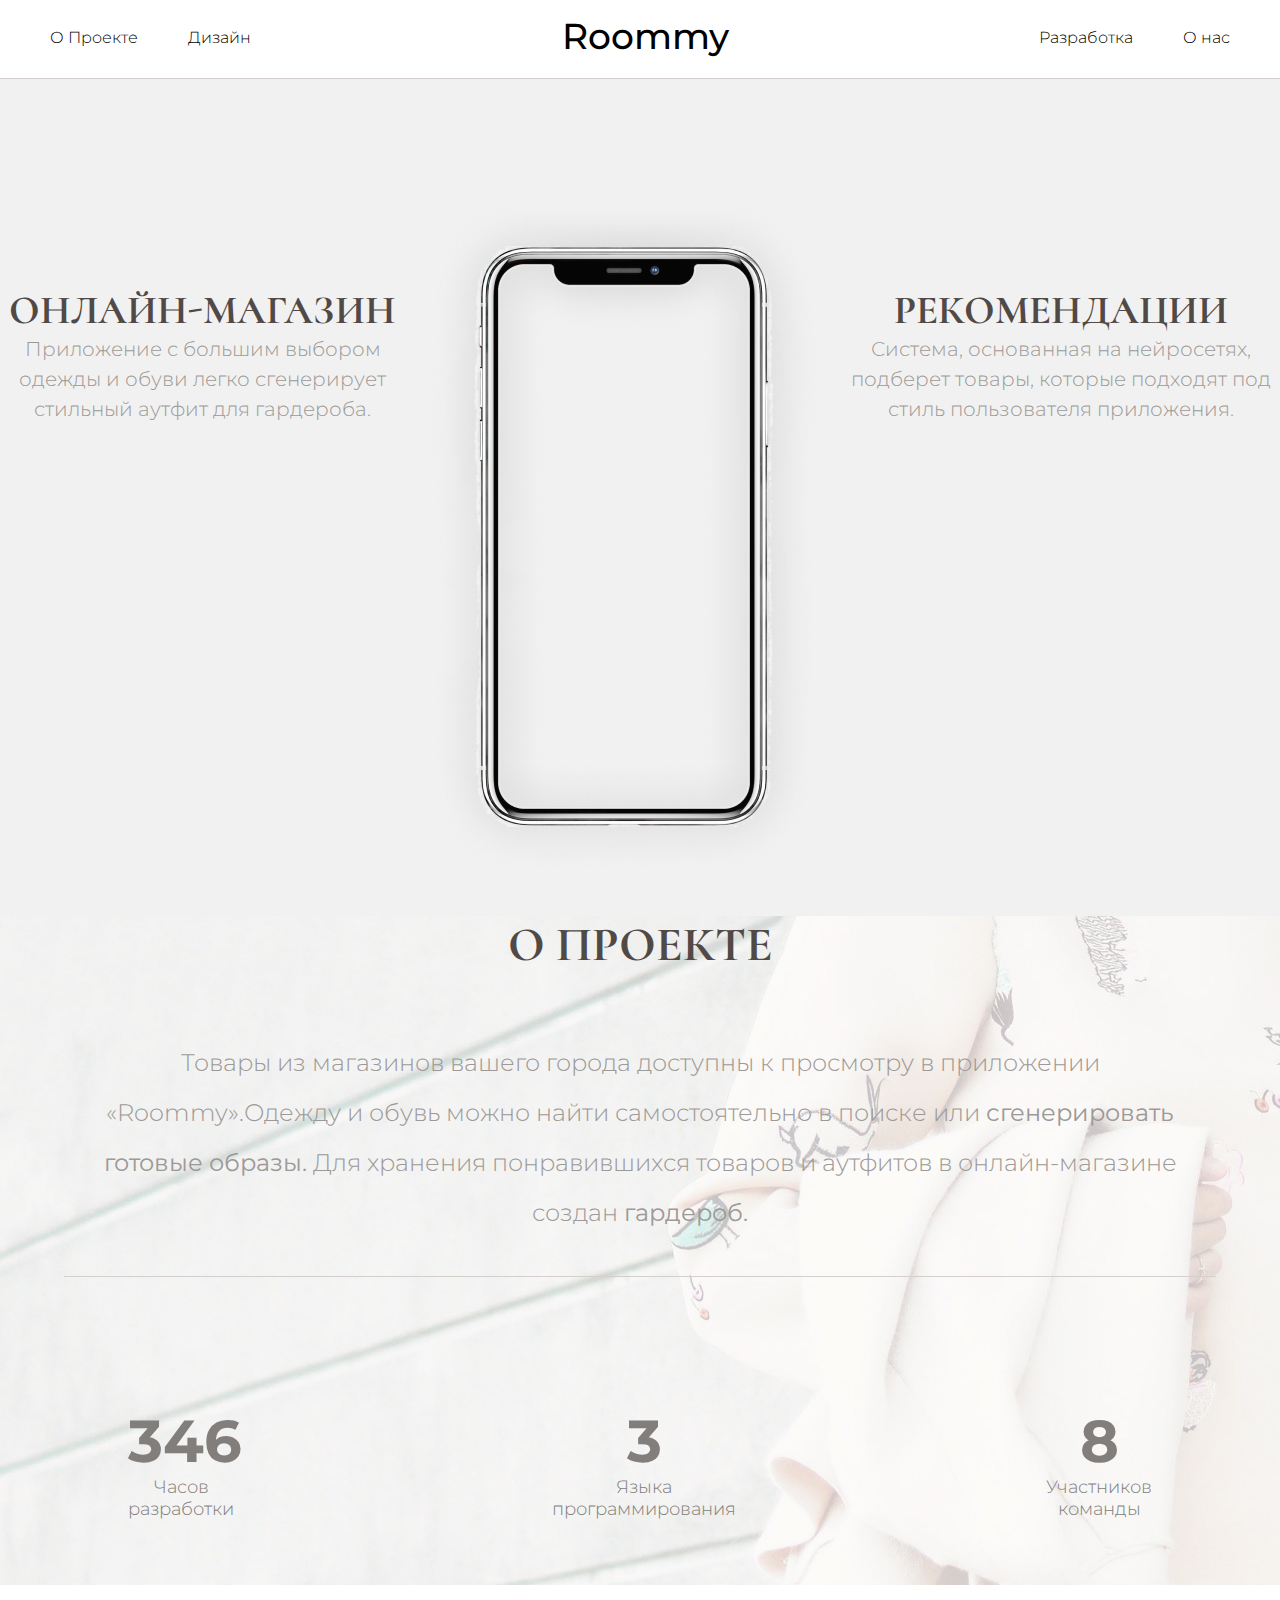
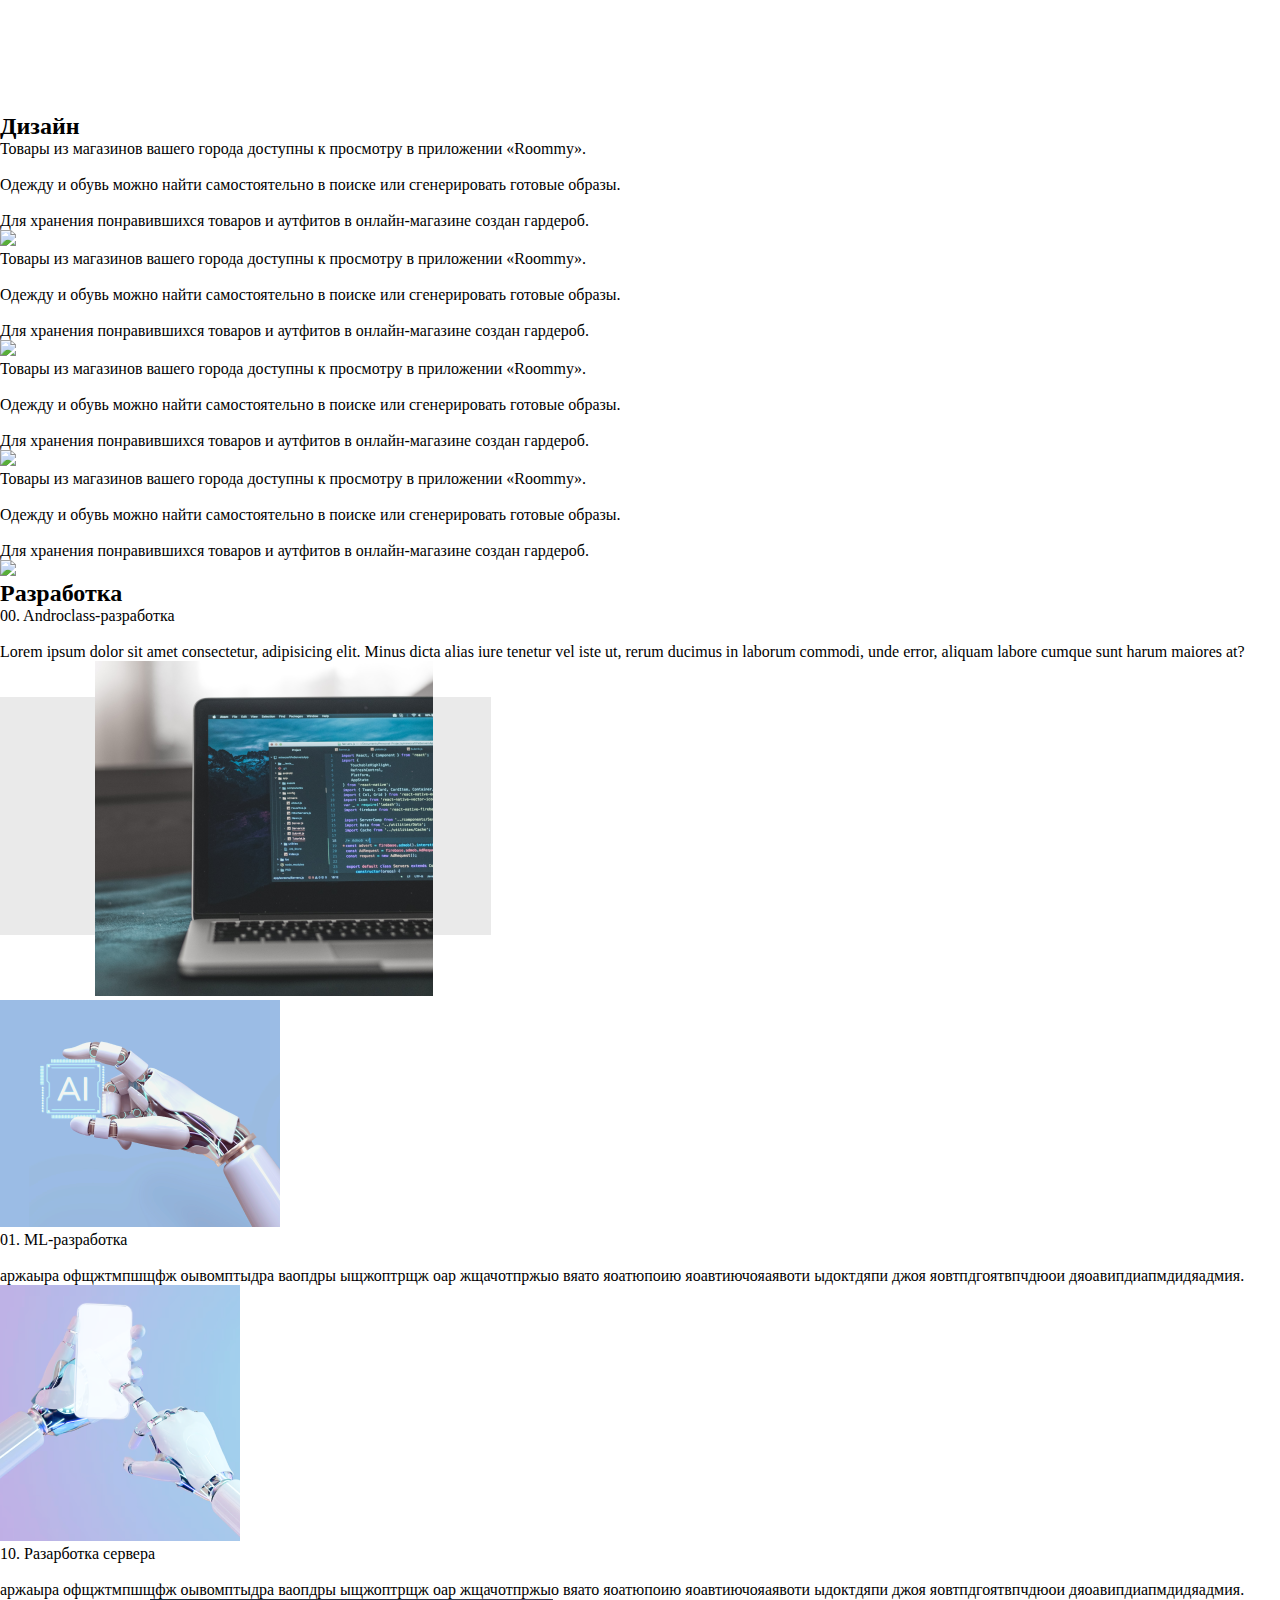
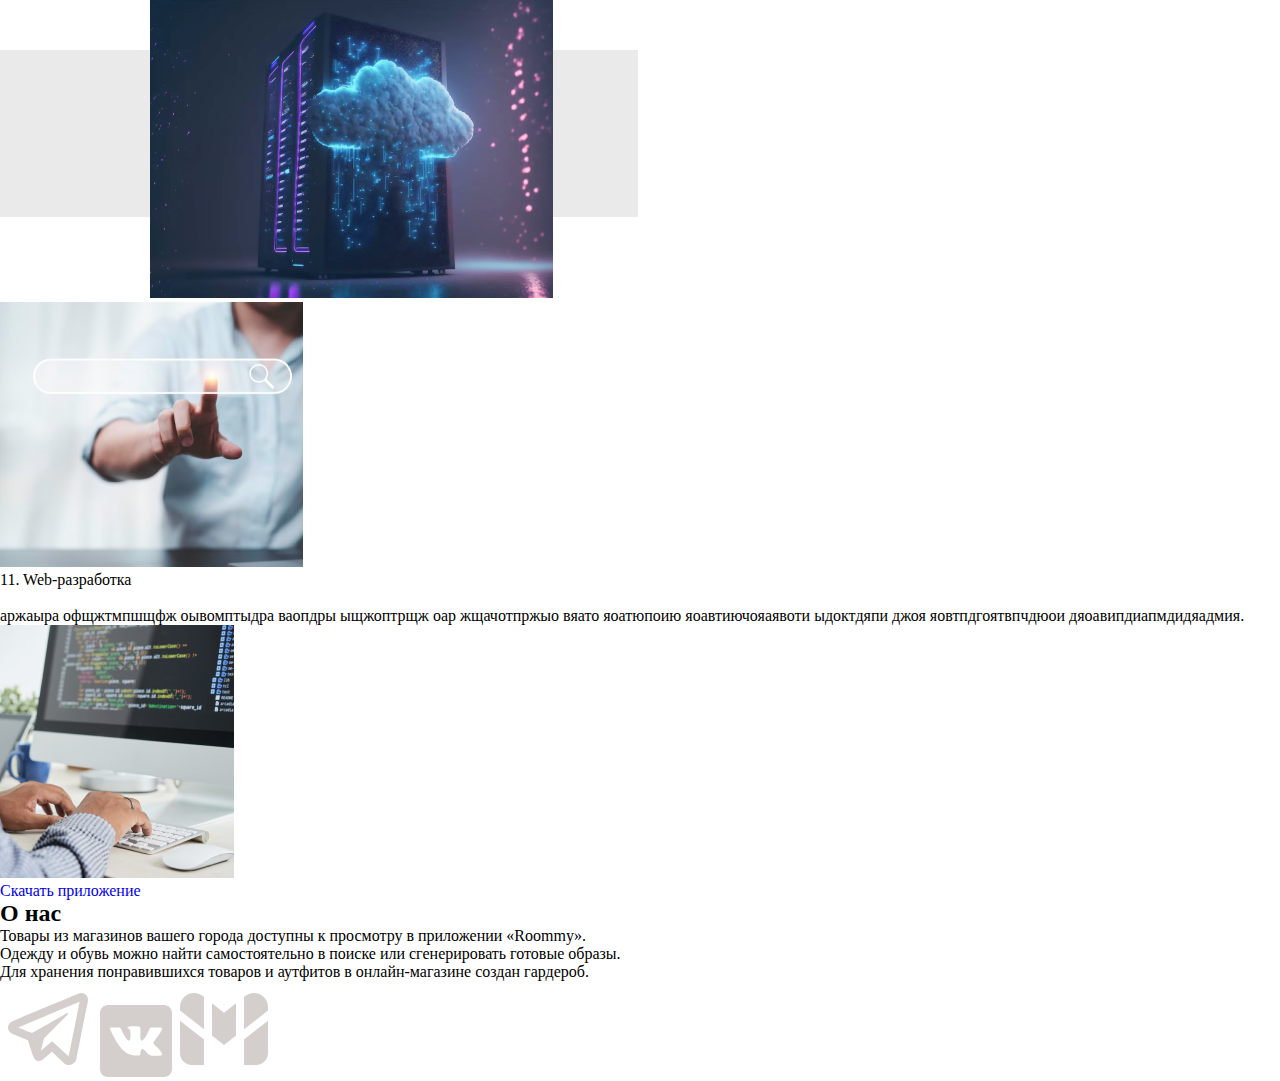
==== commit 71e8f8fc: "second list styled" ====
--- a/index.html
+++ b/index.html
@@ -2,7 +2,7 @@
 <html>
 
 <head>
-    <meta name="viewport" content="width=device-width, initial-scale=1">
+    <meta name="viewport" content="width=device-width, initial-scale=0.9">
     <script src="//ajax.googleapis.com/ajax/libs/jquery/1.9.1/jquery.min.js"></script>
     <link rel="stylesheet" href="/style.css">
     <link rel="preconnect" href="https://fonts.googleapis.com">
@@ -61,18 +61,18 @@
     </section>
 
     <section class="section-2">
-        <h2 class="h3">О проекте</h2>
-        <p class="text2"> Товары из магазинов вашего города доступны к просмотру в приложении «Roommy».Одежду и обувь
+        <h2 class="about_proj">О проекте</h2>
+        <p class="text_about"> Товары из магазинов вашего города доступны к просмотру в приложении «Roommy».Одежду и обувь
             можно найти
             самостоятельно в поиске или <strong>сгенерировать
                 готовые образы.</strong> Для хранения понравившихся товаров и аутфитов
             в онлайн-магазине создан <strong>гардероб.</strong></p>
-        <ul class="about_data">
-            <li>346<p class="about_text">Часов разработки</p>
+        <ul class="about_table">
+            <li>346<p class="about_data">Часов разработки</p>
             </li>
-            <li>3<p class="about_text">Языка программирования</p>
+            <li>3<p class="about_data">Языка программирования</p>
             </li>
-            <li>8<p class="about_text">Участников команды</p>
+            <li>8<p class="about_data">Участников команды</p>
             </li>
         </ul>
     </section>
--- a/style.css
+++ b/style.css
@@ -11,7 +11,6 @@
 
 
 
-
 html{
     width: fit-content;
     caret-color: transparent;
@@ -88,9 +87,11 @@
 
 .section-1left, .section-1right{
     padding-top: 10%;
-    
-    
-    text-align: center;
+    text-align: center;
+    
+}
+.h2{
+    white-space: nowrap
 }
 
 .phone{
@@ -99,70 +100,87 @@
     display: flex;
     justify-content: center;
     align-items: center;
+    margin: 3%;
 }
 
 .h2{
     text-transform: uppercase;
     color: #504946;
     font-family: 'Cormorant', sans-serif;
+    font-size: 40px;
+    font-weight: 700;
+}
+.text{
+    font-family: 'Montserrat', sans-serif;
+    font-size: 20px;
+    font-weight: 300;
+    line-height: 30px;
+    color: #9D9997;
+   
+}
+
+
+.section-2{
+    background-image:url(/images/back-2.jpg);
+}
+
+.about_proj{
+    text-transform: uppercase;
+    color:#504946;
+    font-family: 'Cormorant', sans-serif;
     font-size: 48px;
     font-weight: 700;
-}
-.text{
-    font-family: 'Montserrat', sans-serif;
+    text-align: center;
+}
+
+.text_about{
+    font-family: 'Montserrat', sans-serif; 
     font-size: 24px;
     font-weight: 300;
     line-height: 50px;
     color: #9D9997;
-   
-}
-
-
-
-
-
-
-
-
-
-
-
-
-
-/*
-
-.section-1{
-    background-color: .D4CFCC;
-    
-    padding-top: 79px;
-    display: flex;
-    
-   flex-wrap: wrap;
-
-}
-
-
-
-
-
-
-.section-1left{
-    
-}
-
-.phone{
-    min-width: 40vh;
-    background-color: bisque;
-    width: 40%;
-    display: flex;
-    justify-content: center;
-    align-items: center;
-}
- */
-
-
-
-@media (max-width: 775px) {
+    text-align: center;
+    margin: 5%;
+    border-bottom: 1px solid #D4CFCC;;
+    padding-bottom: 3%;
+}
+
+.about_table{
+    margin: 10%;
+    padding-bottom: 5%;
+    display: flex;
+    flex-direction: row;
+    align-items: center;
+    justify-content: space-between;
+    text-decoration: none;
+    list-style-type:none;
+    font-family: 'Montserrat';
+    font-style: normal;
+    font-weight: 700;
+    font-size: 59.1804px;
+    line-height: 72px;
+    text-align: center;
+
+    color: #817E7C;
+}
+.about_data{
+    font-family: 'Montserrat';
+    font-style: normal;
+    font-weight: 300;
+    font-size: 18px;
+    line-height: 71px;
+    text-align: center;
+    color: #817E7C;
+    max-width: min-content;
+    line-height: 21.94px;
+}
+
+.section-3{
+    
+}
+
+
+@media (max-width: 1050px) {
     .section-1{
         flex-direction: column;
         align-items: center;
@@ -171,6 +189,7 @@
     .section-1left, .section-1right{
         width: 100%;
         padding: 0;
+        margin: auto;
     }
     .left_navbar, .right_navbar {
         
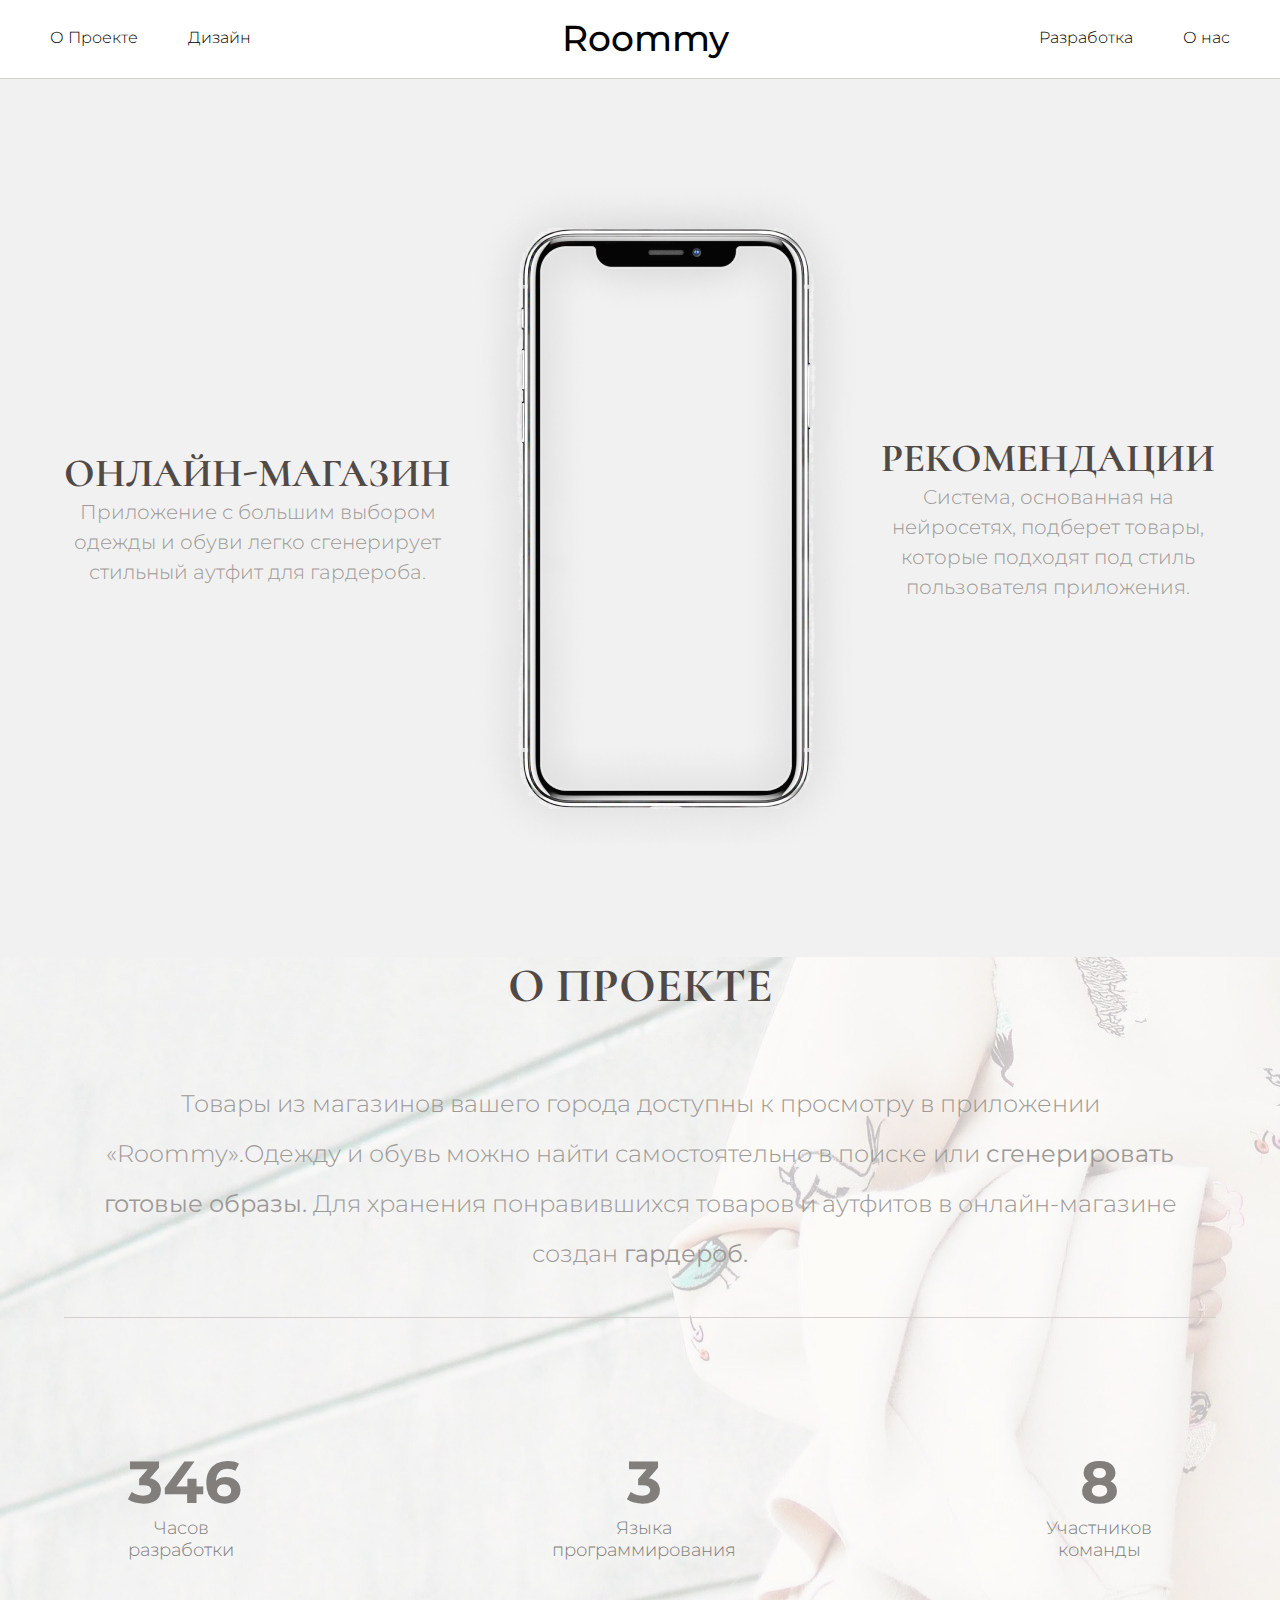
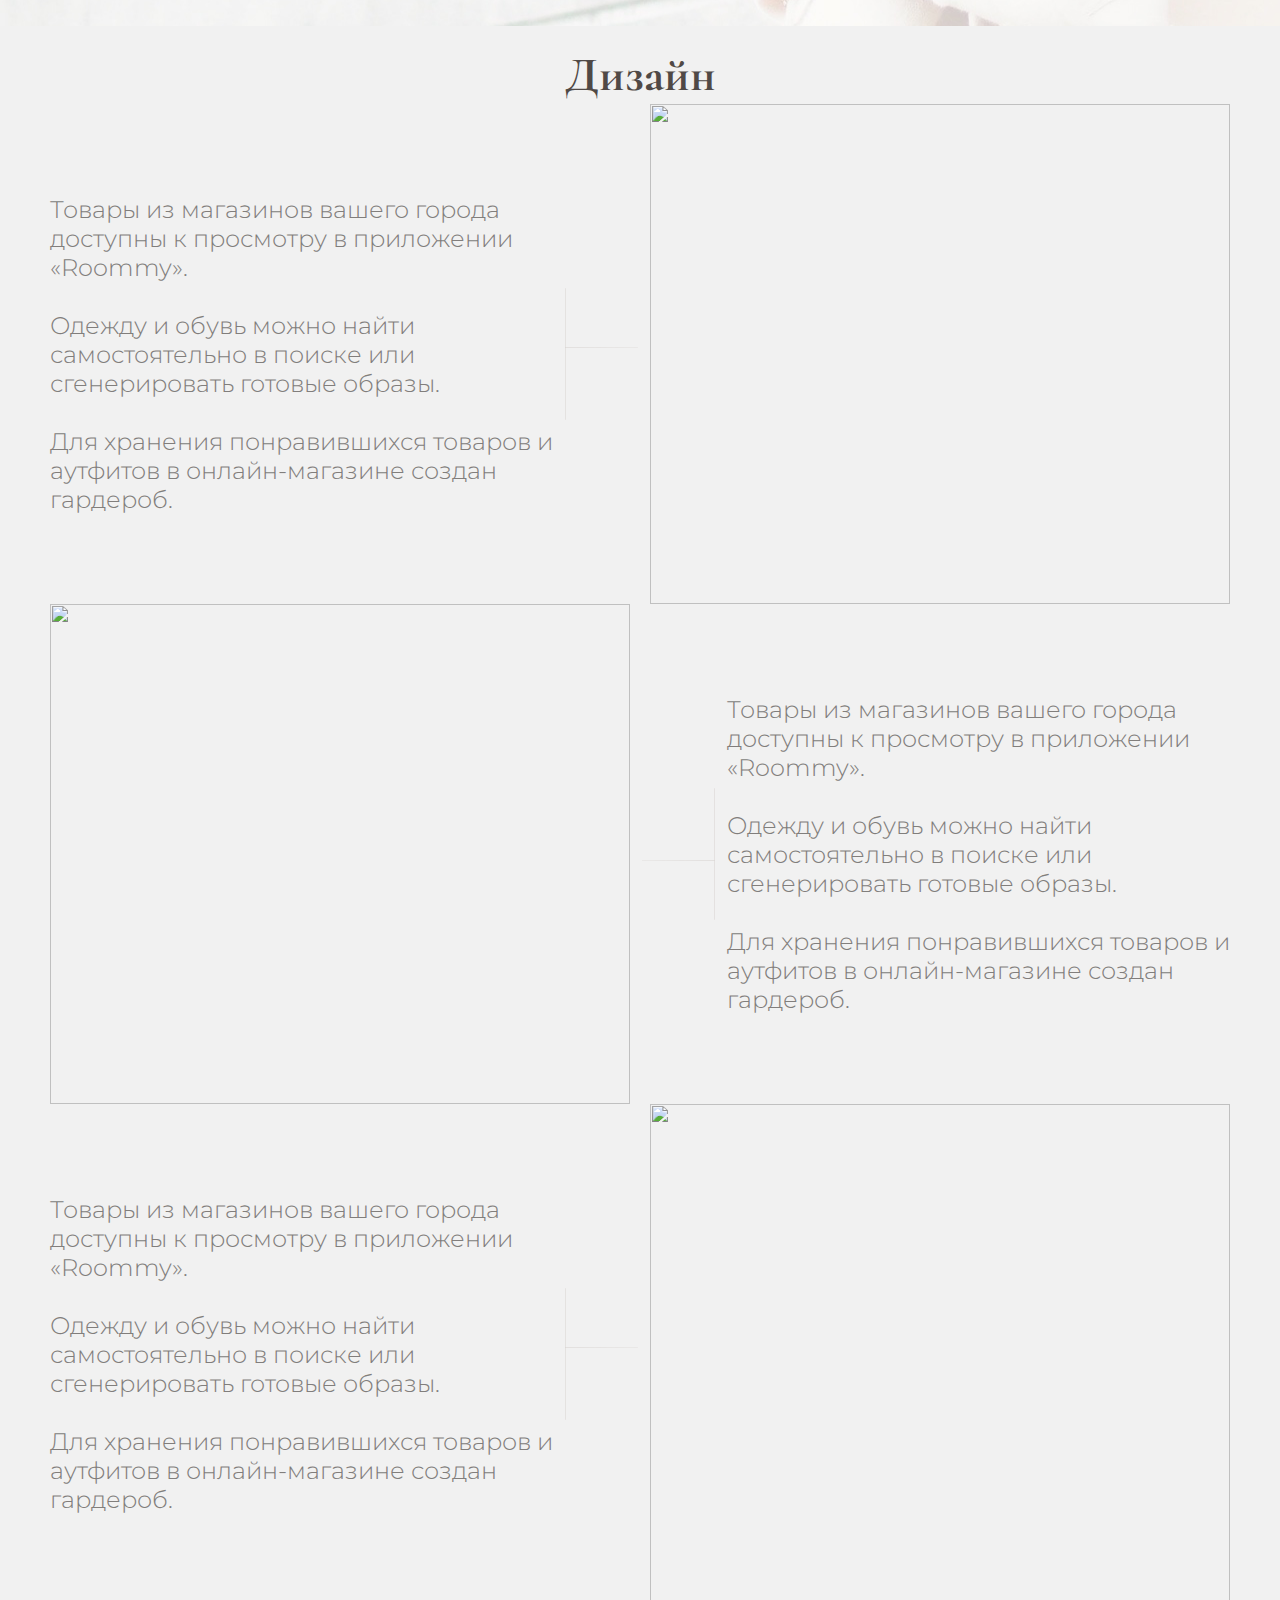
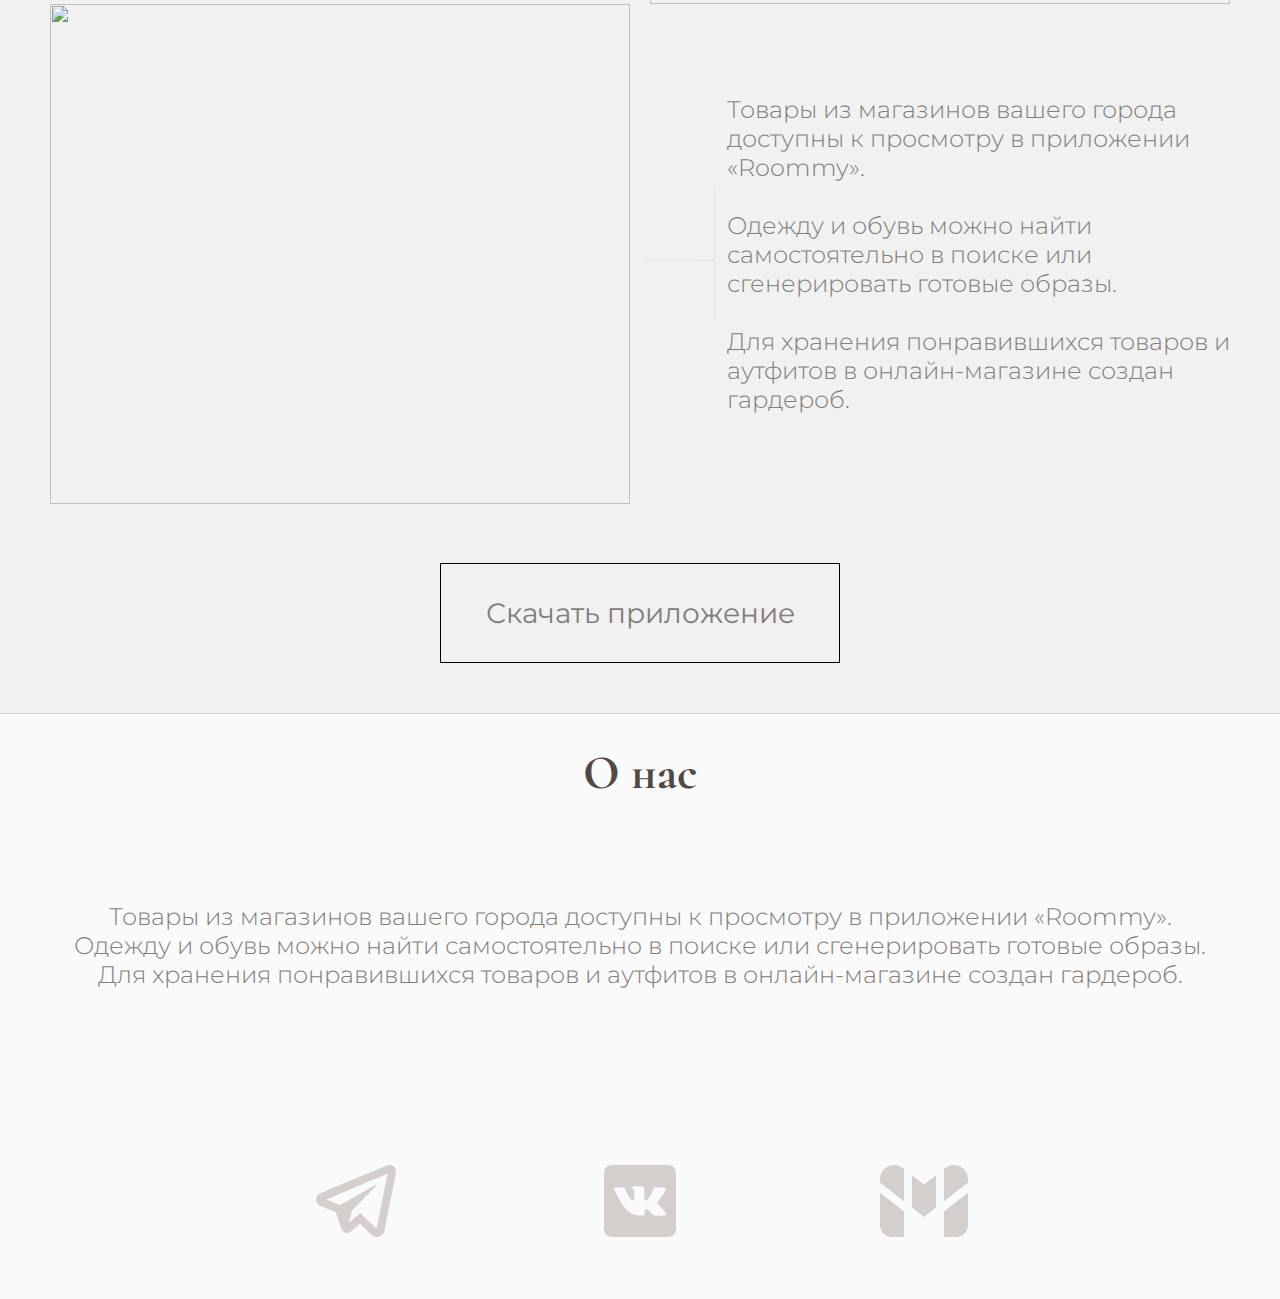
==== commit 9229ca87: "adaptive done" ====
--- a/index.html
+++ b/index.html
@@ -42,22 +42,24 @@
 
 
     <section class="section-1">
-        <article class="section-1left">
-            <h2 class="h2">Онлайн-магазин</h2>
-            <p class="text">Приложение с большим выбором одежды и
-                обуви легко сгенерирует стильный
-                аутфит для гардероба.</p>
-
-        </article>
-        <article class="phone">
-            <img src="/images/phone.png">
-        </article>
-        <article class="section-1right">
-            <h2 class="h2">Рекомендации</h2>
-            <p class="text">Система, основанная на нейросетях, подберет товары, которые подходят под
-                стиль пользователя приложения.</p>
-
-        </article>
+        <div class="container">
+            <article class="section-1left">
+                <h2 class="h2">Онлайн-магазин</h2>
+                <p class="text">Приложение с большим выбором одежды и
+                    обуви легко сгенерирует стильный
+                    аутфит для гардероба.</p>
+
+            </article>
+            <article class="phone">
+                <img src="/images/phone.png">
+            </article>
+            <article class="section-1right">
+                <h2 class="h2">Рекомендации</h2>
+                <p class="text">Система, основанная на нейросетях, подберет товары, которые подходят под
+                    стиль пользователя приложения.</p>
+
+            </article>
+        </div>
     </section>
 
     <section class="section-2">
@@ -65,7 +67,7 @@
         <p class="text_about"> Товары из магазинов вашего города доступны к просмотру в приложении «Roommy».Одежду и обувь
             можно найти
             самостоятельно в поиске или <strong>сгенерировать
-                готовые образы.</strong> Для хранения понравившихся товаров и аутфитов
+                готовые образы.</strong>  Для хранения понравившихся товаров и аутфитов
             в онлайн-магазине создан <strong>гардероб.</strong></p>
         <ul class="about_table">
             <li>346<p class="about_data">Часов разработки</p>
@@ -78,42 +80,66 @@
     </section>
 
     <section class="section-3">
-        <h2 class="h3">Дизайн</h2>
-        <article class="block">
-            <p class="text2"> Товары из магазинов вашего города доступны к просмотру в приложении «Roommy». <br> <br>
-                Одежду и обувь можно найти самостоятельно в
-                поиске или сгенерировать готовые образы. <br> <br> Для хранения понравившихся
-                товаров и аутфитов в онлайн-магазине создан гардероб.</p>
-            <img class="desicion_image"
-                src="https://staticg.sportskeeda.com/editor/2021/07/0ffdd-16266734908779-800.jpg">
-        </article>
-        <article class="block2">
-            <p class="text2"> Товары из магазинов вашего города доступны к просмотру в приложении «Roommy». <br> <br>
-                Одежду и обувь можно найти самостоятельно в
-                поиске или сгенерировать готовые образы. <br> <br> Для хранения понравившихся
-                товаров и аутфитов в онлайн-магазине создан гардероб.</p>
-            <img class="desicion_image"
-                src="https://staticg.sportskeeda.com/editor/2021/07/0ffdd-16266734908779-800.jpg">
-        </article>
-        <article class="block">
-            <p class="text2"> Товары из магазинов вашего города доступны к просмотру в приложении «Roommy». <br> <br>
-                Одежду и обувь можно найти самостоятельно в
-                поиске или сгенерировать готовые образы. <br> <br> Для хранения понравившихся
-                товаров и аутфитов в онлайн-магазине создан гардероб.</p>
-            <img class="desicion_image"
-                src="https://staticg.sportskeeda.com/editor/2021/07/0ffdd-16266734908779-800.jpg">
-        </article>
-        <article class="block2">
-            <p class="text2"> Товары из магазинов вашего города доступны к просмотру в приложении «Roommy». <br> <br>
-                Одежду и обувь можно найти самостоятельно в
-                поиске или сгенерировать готовые образы. <br> <br> Для хранения понравившихся
-                товаров и аутфитов в онлайн-магазине создан гардероб.</p>
-            <img class="desicion_image"
-                src="https://staticg.sportskeeda.com/editor/2021/07/0ffdd-16266734908779-800.jpg">
-        </article>
-
-    </section>
-    <section class="section-4">
+        <div class="container">
+        <h2 class="design">Дизайн</h2>
+        <article class="blockleft">
+            <p class="text2"> Товары из магазинов вашего города доступны к просмотру в приложении «Roommy». <br> <br>
+                Одежду и обувь можно найти самостоятельно в
+                поиске или сгенерировать готовые образы. <br> <br> Для хранения понравившихся
+                товаров и аутфитов в онлайн-магазине создан гардероб.</p>
+            <svg class="section3_decor_svg" viewBox="0 0 164 296" fill="none" xmlns="http://www.w3.org/2000/svg">
+                <path fill-rule="evenodd" clip-rule="evenodd"
+                    d="M0.999998 133L1.00001 -1.28746e-05L1.04088e-05 -1.29096e-05L0 296H1L0.999998 133ZM0.999998 133L164 132L164.006 133L1.00613 134L0.999998 133Z"
+                    fill="#D4CFCC" />
+            </svg>
+            <img class="desicion_image"
+                src="https://img.freepik.com/premium-photo/smooth-plain-light-gray-background_8087-1190.jpg">
+        </article>
+        <article class="blockright">
+            <p class="text2"> Товары из магазинов вашего города доступны к просмотру в приложении «Roommy». <br> <br>
+                Одежду и обувь можно найти самостоятельно в
+                поиске или сгенерировать готовые образы. <br> <br> Для хранения понравившихся
+                товаров и аутфитов в онлайн-магазине создан гардероб.</p>
+            <svg class="section3_decor_svg" viewBox="0 0 164 296" fill="none" xmlns="http://www.w3.org/2000/svg">
+                <path fill-rule="evenodd" clip-rule="evenodd"
+                    d="M0.999998 133L1.00001 -1.28746e-05L1.04088e-05 -1.29096e-05L0 296H1L0.999998 133ZM0.999998 133L164 132L164.006 133L1.00613 134L0.999998 133Z"
+                    fill="#D4CFCC" />
+                </svg>
+            <img class="desicion_image"
+                src="https://img.freepik.com/premium-photo/smooth-plain-light-gray-background_8087-1190.jpg">
+        </article>
+        <article class="blockleft">
+            <p class="text2"> Товары из магазинов вашего города доступны к просмотру в приложении «Roommy». <br> <br>
+                Одежду и обувь можно найти самостоятельно в
+                поиске или сгенерировать готовые образы. <br> <br> Для хранения понравившихся
+                товаров и аутфитов в онлайн-магазине создан гардероб.</p>
+            <svg class="section3_decor_svg" viewBox="0 0 164 296" fill="none" xmlns="http://www.w3.org/2000/svg">
+                <path fill-rule="evenodd" clip-rule="evenodd"
+                    d="M0.999998 133L1.00001 -1.28746e-05L1.04088e-05 -1.29096e-05L0 296H1L0.999998 133ZM0.999998 133L164 132L164.006 133L1.00613 134L0.999998 133Z"
+                    fill="#D4CFCC" />
+            </svg>
+            <img class="desicion_image"
+                src="https://img.freepik.com/premium-photo/smooth-plain-light-gray-background_8087-1190.jpg">
+        </article>
+        <article class="blockright">
+            <p class="text2"> Товары из магазинов вашего города доступны к просмотру в приложении «Roommy». <br> <br>
+                Одежду и обувь можно найти самостоятельно в
+                поиске или сгенерировать готовые образы. <br> <br> Для хранения понравившихся
+                товаров и аутфитов в онлайн-магазине создан гардероб.</p>
+            <svg class="section3_decor_svg" viewBox="0 0 164 296" fill="none" xmlns="http://www.w3.org/2000/svg">
+                <path fill-rule="evenodd" clip-rule="evenodd"
+                    d="M0.999998 133L1.00001 -1.28746e-05L1.04088e-05 -1.29096e-05L0 296H1L0.999998 133ZM0.999998 133L164 132L164.006 133L1.00613 134L0.999998 133Z"
+                    fill="#D4CFCC" />
+            </svg>
+            <img class="desicion_image"
+                src="https://img.freepik.com/premium-photo/smooth-plain-light-gray-background_8087-1190.jpg">
+        </article>
+        <article class="download_button">
+            <a href="https://genshin-info.ru/wiki/personazhi/ayaka/">Скачать приложение</a>
+        </article>
+        </div>
+    </section>
+    <!-- <section class="section-4">
         <h2 class="h3">Разработка</h2>
         <article class="developer_block1">
             <p class="text2"> 00. Androclass-разработка <br><br>
@@ -143,28 +169,27 @@
                 яоавтиючояаявоти ыдоктдяпи джоя яовтпдгоятвпчдюои дяоавипдиапмдидяадмия.</p>
             <img class="rec3" src="/images/cood.png">
         </article>
-        <article class="download_button">
-            <a href="https://genshin-info.ru/wiki/personazhi/ayaka/">Скачать приложение</a>
-        </article>
-
-    </section>
-
-    <section class="section-5">
-        <h2 class="h3">О нас</h2>
-        <article>
+       
+
+    </section> -->
+    <section class="about_us">
+        <h2 class="design" id="footer">О нас</h2>
+        <div>
             <p class="text4"> Товары из магазинов вашего города доступны к просмотру в приложении «Roommy». <br>
                 Одежду и обувь можно найти самостоятельно в поиске или сгенерировать готовые образы.<br>
                 Для хранения понравившихся товаров и аутфитов в онлайн-магазине создан гардероб.<br> </p>
-        </article>
+            </div>
 
         <article class="social">
-            <a href=""><img src="/images/Telegram App.svg" style="wclassth: 96px; height: 96px"></a>
-            <a href=""><img src="/images/VK.svg" style="wclassth: 72; height: 72px"></a>
-            <a href=""><img src="/images/Gmail.svg" style="wclassth: 96px; height: 96px"></a>
-        </article>
-
-    </section>
-
+           
+            <a class="icons" href=""><img src="/images/Telegram App.svg" style="wclassth: 96px; height: 96px"></a>
+            <a class="icons" href=""><img src="/images/VK.svg" style="wclassth: 72; height: 72px"></a>
+            <a class="icons" href=""><img src="/images/Gmail.svg" style="wclassth: 96px; height: 96px"></a>
+         
+        </article>
+
+    
+    </section>
 
 
 </body>
--- a/style.css
+++ b/style.css
@@ -1,202 +1,367 @@
 * {
-    margin: 0;
+  margin: 0;
+  padding: 0;
+  box-sizing: border-box;
+  list-style: none;
+  text-decoration: none;
+  border: none;
+  outline: none;
+}
+
+html {
+  width: -moz-fit-content;
+  width: fit-content;
+  caret-color: transparent;
+}
+
+body {
+  margin: 0;
+  padding: 0;
+}
+
+.nav_bar {
+  margin: 0;
+  padding: 0;
+  list-style: none;
+  display: flex;
+  flex-wrap: wrap;
+  align-items: center;
+  padding: 0 50px;
+  height: 79px;
+  border-bottom: #D4CFCC 1px solid;
+}
+
+.roommy {
+  flex-basis: auto;
+  flex-grow: 1;
+  margin: 0 0px;
+  text-align: center;
+}
+
+#romy {
+  font-size: 36px;
+  font-weight: 500;
+  padding: 20px;
+}
+
+.left_navbar {
+  align-items: center;
+  justify-content: flex-start;
+  padding-right: 0;
+}
+
+.right_navbar {
+  align-items: center;
+  justify-content: flex-end;
+  padding-left: 0;
+}
+
+.scrollbtn {
+  font-family: "Montserrat", sans-serif;
+  font-style: normal;
+  line-height: 20px;
+  font-weight: 300;
+  display: inline-flex;
+  font-size: 16px;
+  text-decoration: none;
+  font-weight: 300;
+  transition: all 0.3s ease;
+  border-bottom: 2px solid transparent;
+}
+
+.scrollbtn:hover {
+  border-bottom: 1px solid #D4CFCC;
+}
+
+.container {
+  width: 100%;
+}
+
+.section-1 {
+  background-color: #F1F1F1;
+  display: flex;
+}
+.section-1 .container {
+  margin: 5%;
+  display: flex;
+}
+
+.section-1left, .section-1right {
+  display: flex;
+  flex-direction: column;
+  justify-content: center;
+  text-align: center;
+}
+
+.h2 {
+  white-space: nowrap;
+}
+
+.phone {
+  min-width: 40vh;
+  width: 40%;
+  display: flex;
+  justify-content: center;
+  align-items: center;
+  margin: 3%;
+}
+
+.h2 {
+  text-transform: uppercase;
+  color: #504946;
+  font-family: "Cormorant", sans-serif;
+  font-size: 40px;
+  font-weight: 700;
+}
+
+.text {
+  font-family: "Montserrat", sans-serif;
+  font-size: 20px;
+  font-weight: 300;
+  line-height: 30px;
+  color: #9D9997;
+}
+
+.section-2 {
+  background-image: url(/images/back-2.jpg);
+}
+
+.about_proj {
+  text-transform: uppercase;
+  color: #504946;
+  font-family: "Cormorant", sans-serif;
+  font-size: 48px;
+  font-weight: 700;
+  text-align: center;
+}
+
+.text_about {
+  font-family: "Montserrat", sans-serif;
+  font-size: 24px;
+  font-weight: 300;
+  line-height: 50px;
+  color: #9D9997;
+  text-align: center;
+  margin: 5%;
+  border-bottom: 1px solid #D4CFCC;
+  padding-bottom: 3%;
+}
+
+.about_table {
+  margin: 10%;
+  margin-bottom: 0;
+  padding-bottom: 5%;
+  display: flex;
+  flex-direction: row;
+  align-items: center;
+  justify-content: space-between;
+  text-decoration: none;
+  list-style-type: none;
+  font-family: "Montserrat";
+  font-style: normal;
+  font-weight: 700;
+  font-size: 59.1804px;
+  line-height: 72px;
+  text-align: center;
+  color: #817E7C;
+}
+
+.about_data {
+  font-family: "Montserrat";
+  font-style: normal;
+  font-weight: 300;
+  font-size: 18px;
+  line-height: 71px;
+  text-align: center;
+  color: #817E7C;
+  max-width: -moz-min-content;
+  max-width: min-content;
+  line-height: 21.94px;
+}
+
+.section-3 {
+  display: flex;
+  flex-direction: column;
+  align-items: center;
+  background-color: #F1F1F1;
+  border-bottom: 1px solid #D4CFCC;
+}
+.section-3 .container {
+  width: calc(100vw - 100px);
+  margin: 50px;
+  margin-top: 20px;
+  display: flex;
+  flex-direction: column;
+  align-items: center;
+}
+
+.design {
+  text-align: center;
+  font-family: "Cormorant";
+  font-style: normal;
+  font-weight: 700;
+  font-size: 48px;
+  color: #504946;
+}
+
+.blockleft {
+  display: flex;
+  flex-direction: row;
+  align-items: center;
+  justify-content: center;
+}
+
+.blockright {
+  display: flex;
+  flex-direction: row-reverse;
+  align-items: center;
+  justify-content: center;
+}
+.blockright .section3_decor_svg {
+  transform: rotate(180deg);
+}
+
+.desicion_image {
+  width: 580px;
+  height: 500px;
+}
+
+.section3_decor_svg {
+  width: 164px;
+  height: 296px;
+  margin-left: 1%;
+  margin-right: 1%;
+}
+
+.text2 {
+  font-family: "Montserrat";
+  font-style: normal;
+  font-weight: 300;
+  font-size: 24px;
+  line-height: 29px;
+  color: #817E7C;
+}
+
+.h3 {
+  text-align: center;
+}
+
+.download_button {
+  display: flex;
+  /* text-align: center; */
+  align-items: center;
+  justify-content: center;
+  width: 400px;
+  height: 100px;
+  border: 1px solid #000000;
+  margin-top: 5%;
+}
+.download_button a {
+  font-family: "Montserrat";
+  font-style: normal;
+  font-weight: 400;
+  font-size: 28px;
+  line-height: 34px;
+  color: #817E7C;
+}
+
+.about_us {
+  display: flex;
+  flex-direction: column;
+  align-items: center;
+  background-color: #FBFAFA;
+}
+.about_us div {
+  margin-bottom: 144px;
+}
+
+#footer {
+  margin-top: 30px;
+  margin-bottom: 100px;
+}
+
+.social {
+  display: flex;
+  flex-direction: row;
+  width: -moz-fit-content;
+  width: fit-content;
+  align-items: center;
+  margin: 20px;
+  margin-bottom: 50px;
+}
+
+.icons {
+  display: flex;
+  justify-content: center;
+  margin-right: 200px;
+}
+.icons:last-child {
+  margin-right: 0;
+}
+
+.text4 {
+  font-family: "Montserrat";
+  font-style: normal;
+  font-weight: 300;
+  font-size: 24px;
+  line-height: 29px;
+  color: #817E7C;
+  text-align: center;
+}
+
+@media (max-width: 1024px) {
+  br {
+    display: none;
+  }
+  .desicion_image {
+    width: 100%;
+    height: 100%;
+  }
+  .section-1 {
+    flex-direction: column;
+    align-items: center;
+    padding: 5%;
+  }
+  .section-1 .container {
+    margin: 5%;
+    display: flex;
+    flex-direction: column;
+    align-items: center;
+  }
+  .section-1left, .section-1right {
+    width: 100%;
     padding: 0;
-    box-sizing: border-box;
-    list-style: none;
-    text-decoration: none;
-    border: none;
-    outline: none;
-
-  }
-
-
-
-html{
-    width: fit-content;
-    caret-color: transparent;
-}
-body{
-    margin: 0;
-    padding: 0;
-}
-
-.nav_bar{
-    margin: 0;
-    padding: 0;
-    list-style: none;
+    margin: auto;
+  }
+  .left_navbar, .right_navbar {
+    display: none;
+  }
+  .design {
+    margin-bottom: 20px;
+  }
+  .text2 {
+    text-align: center;
+    margin-bottom: 20px;
+  }
+  .blockleft {
     display: flex;
-    flex-wrap: wrap;
-    align-items: center;
-    padding: 0 50px;
-    height: 79px;
-    border-bottom: #D4CFCC 1px solid;
-    
-}
-.roommy{
-    flex-basis: auto;
-    flex-grow: 1;
-    margin: 0 0px;
-    
-    text-align: center;
-}
-#romy{
-    font-size: 36px;
-    font-weight: 500;
-}
-.left_navbar {
-    align-items: center;
-    justify-content: flex-start;
-    padding-right: 0;
-   
-}
-.right_navbar{
-    align-items: center;
-    justify-content: flex-end;
-    padding-left: 0;
-}
-
-.scrollbtn{
-    font-family: 'Montserrat', sans-serif; 
-    font-style: normal;
-    line-height: 20px;
-    font-weight: 300;
-   
- 
-    display: inline-flex;
-    font-size: 16px;
-    text-decoration: none;
-    font-weight: 300;
-    transition: all 0.3s ease;
-    border-bottom: 2px solid transparent;
-}
-
-
-
-.scrollbtn:hover{
-    border-bottom: 1px solid #D4CFCC ;
-}
-
-
-.section-1{
-    background-color: #F1F1F1;
-    padding-top: 79px;
+    flex-direction: column;
+    margin-bottom: 20px;
+  }
+  .blockright {
     display: flex;
-    
-  
-}
-
-.section-1left, .section-1right{
-    padding-top: 10%;
-    text-align: center;
-    
-}
-.h2{
-    white-space: nowrap
-}
-
-.phone{
-    min-width: 40vh;
-    width: 40%;
+    flex-direction: column;
+    margin-bottom: 20px;
+  }
+  .section3_decor_svg {
+    display: none;
+  }
+  .icons {
     display: flex;
     justify-content: center;
-    align-items: center;
-    margin: 3%;
-}
-
-.h2{
-    text-transform: uppercase;
-    color: #504946;
-    font-family: 'Cormorant', sans-serif;
-    font-size: 40px;
-    font-weight: 700;
-}
-.text{
-    font-family: 'Montserrat', sans-serif;
-    font-size: 20px;
-    font-weight: 300;
-    line-height: 30px;
-    color: #9D9997;
-   
-}
-
-
-.section-2{
-    background-image:url(/images/back-2.jpg);
-}
-
-.about_proj{
-    text-transform: uppercase;
-    color:#504946;
-    font-family: 'Cormorant', sans-serif;
-    font-size: 48px;
-    font-weight: 700;
-    text-align: center;
-}
-
-.text_about{
-    font-family: 'Montserrat', sans-serif; 
-    font-size: 24px;
-    font-weight: 300;
-    line-height: 50px;
-    color: #9D9997;
-    text-align: center;
-    margin: 5%;
-    border-bottom: 1px solid #D4CFCC;;
-    padding-bottom: 3%;
-}
-
-.about_table{
-    margin: 10%;
-    padding-bottom: 5%;
-    display: flex;
-    flex-direction: row;
-    align-items: center;
-    justify-content: space-between;
-    text-decoration: none;
-    list-style-type:none;
-    font-family: 'Montserrat';
-    font-style: normal;
-    font-weight: 700;
-    font-size: 59.1804px;
-    line-height: 72px;
-    text-align: center;
-
-    color: #817E7C;
-}
-.about_data{
-    font-family: 'Montserrat';
-    font-style: normal;
-    font-weight: 300;
-    font-size: 18px;
-    line-height: 71px;
-    text-align: center;
-    color: #817E7C;
-    max-width: min-content;
-    line-height: 21.94px;
-}
-
-.section-3{
-    
-}
-
-
-@media (max-width: 1050px) {
-    .section-1{
-        flex-direction: column;
-        align-items: center;
-        padding: 5%;
-    }
-    .section-1left, .section-1right{
-        width: 100%;
-        padding: 0;
-        margin: auto;
-    }
-    .left_navbar, .right_navbar {
-        
-        display: none;
-
-    }
-    
-}
-
-
+    margin-right: 100px;
+  }
+  .icons:last-child {
+    margin-right: 0;
+  }
+}/*# sourceMappingURL=style.css.map */